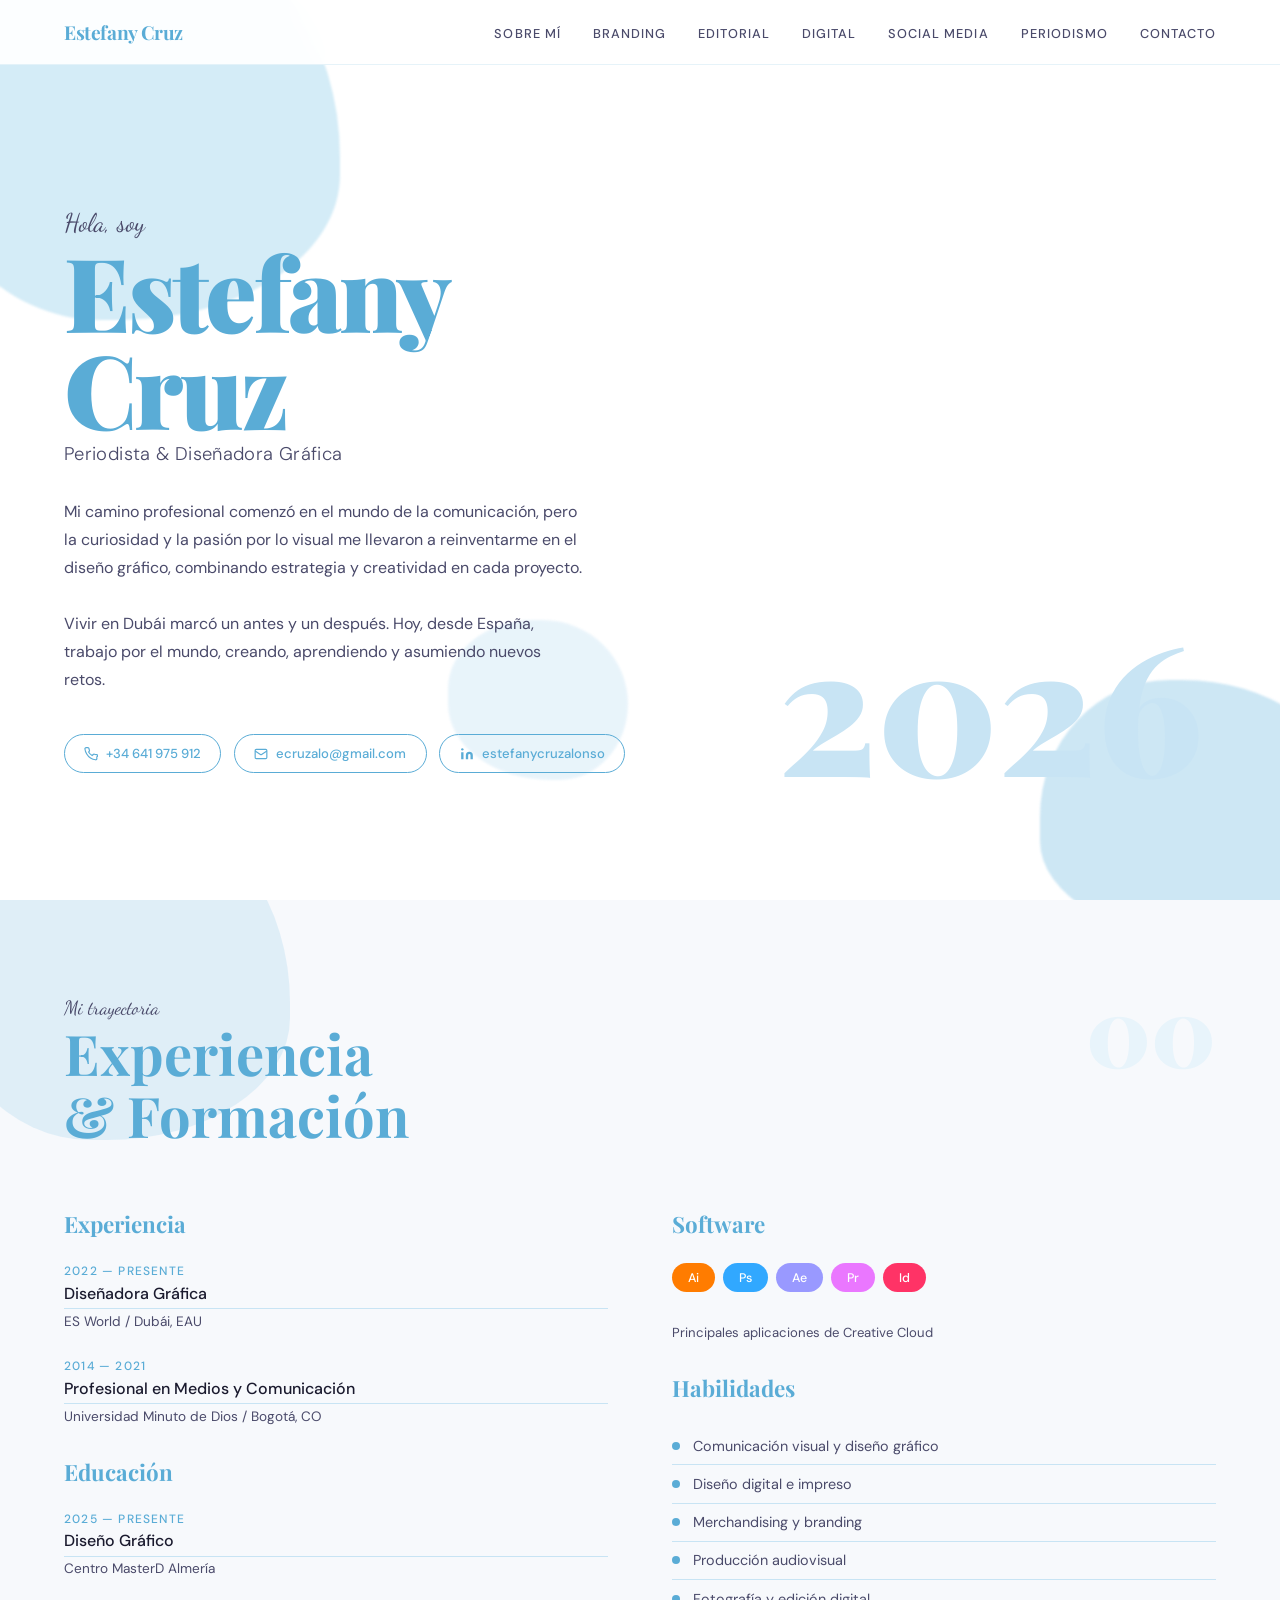
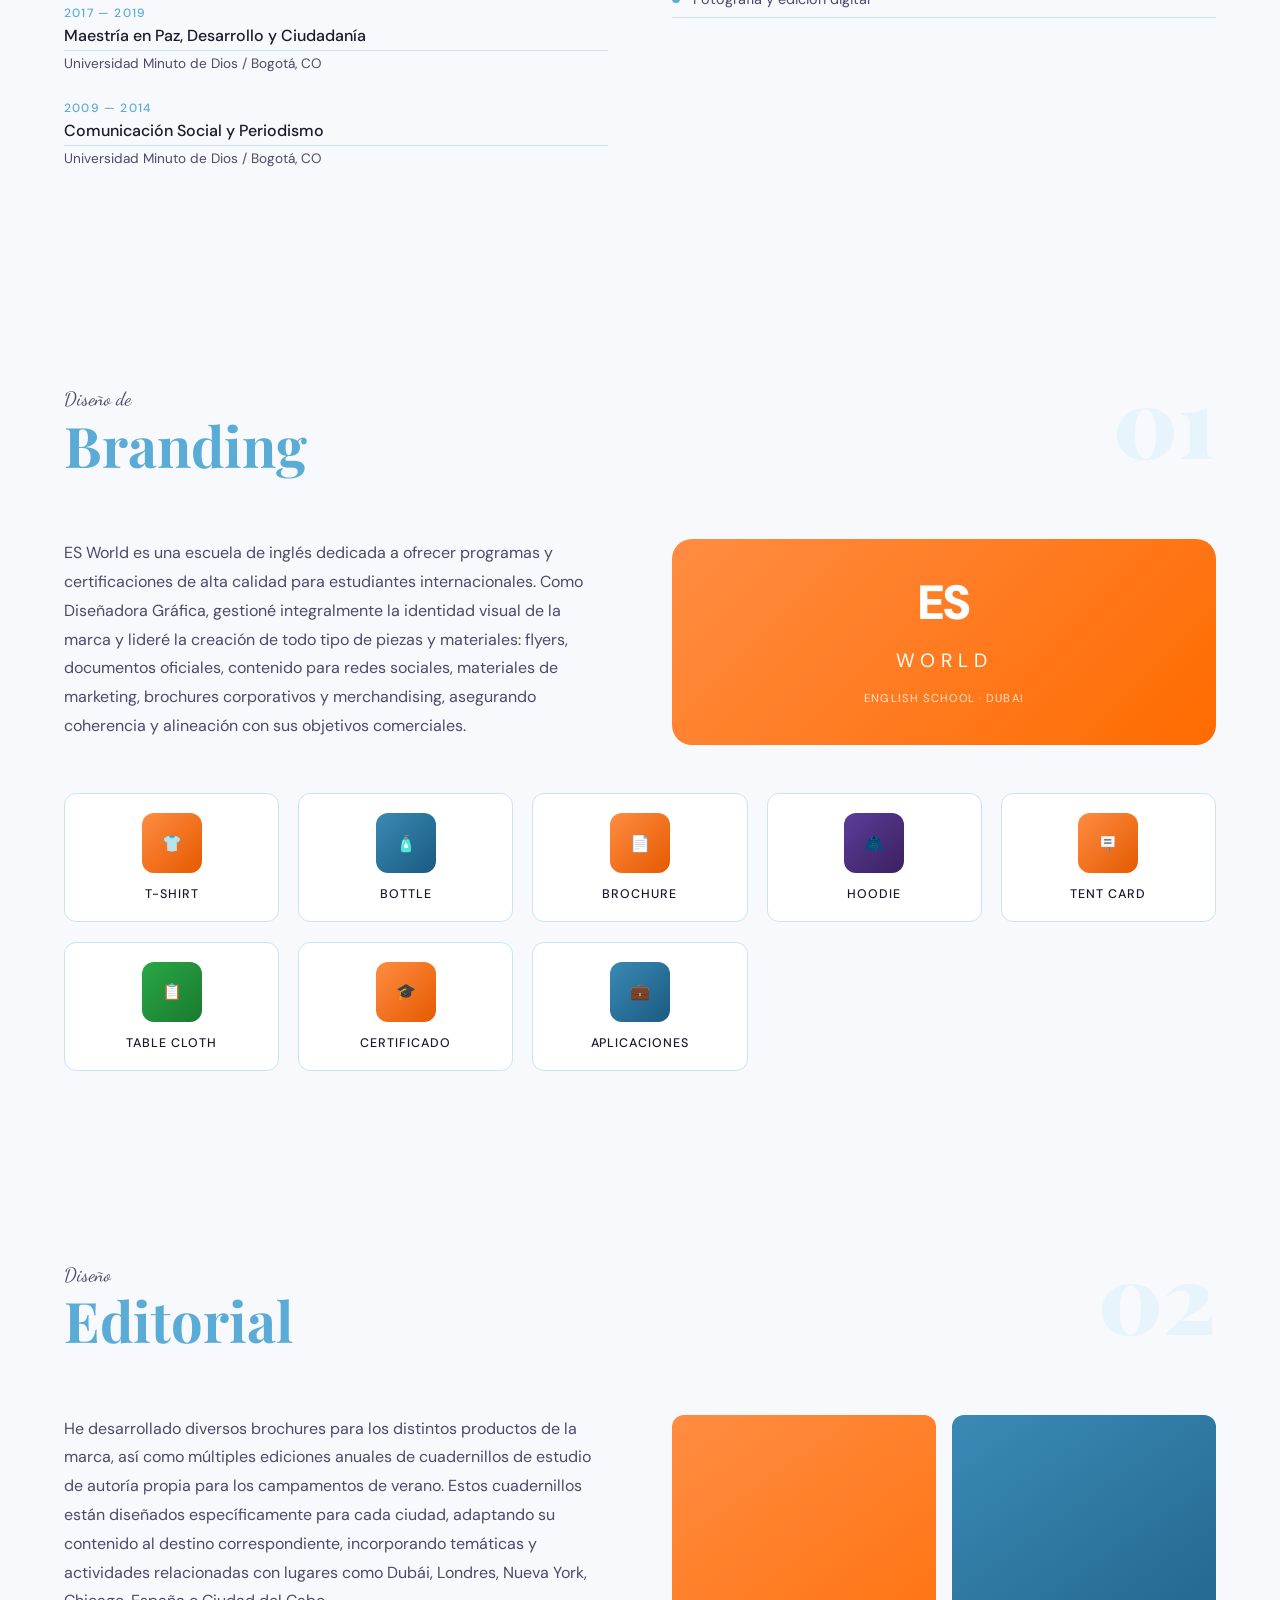
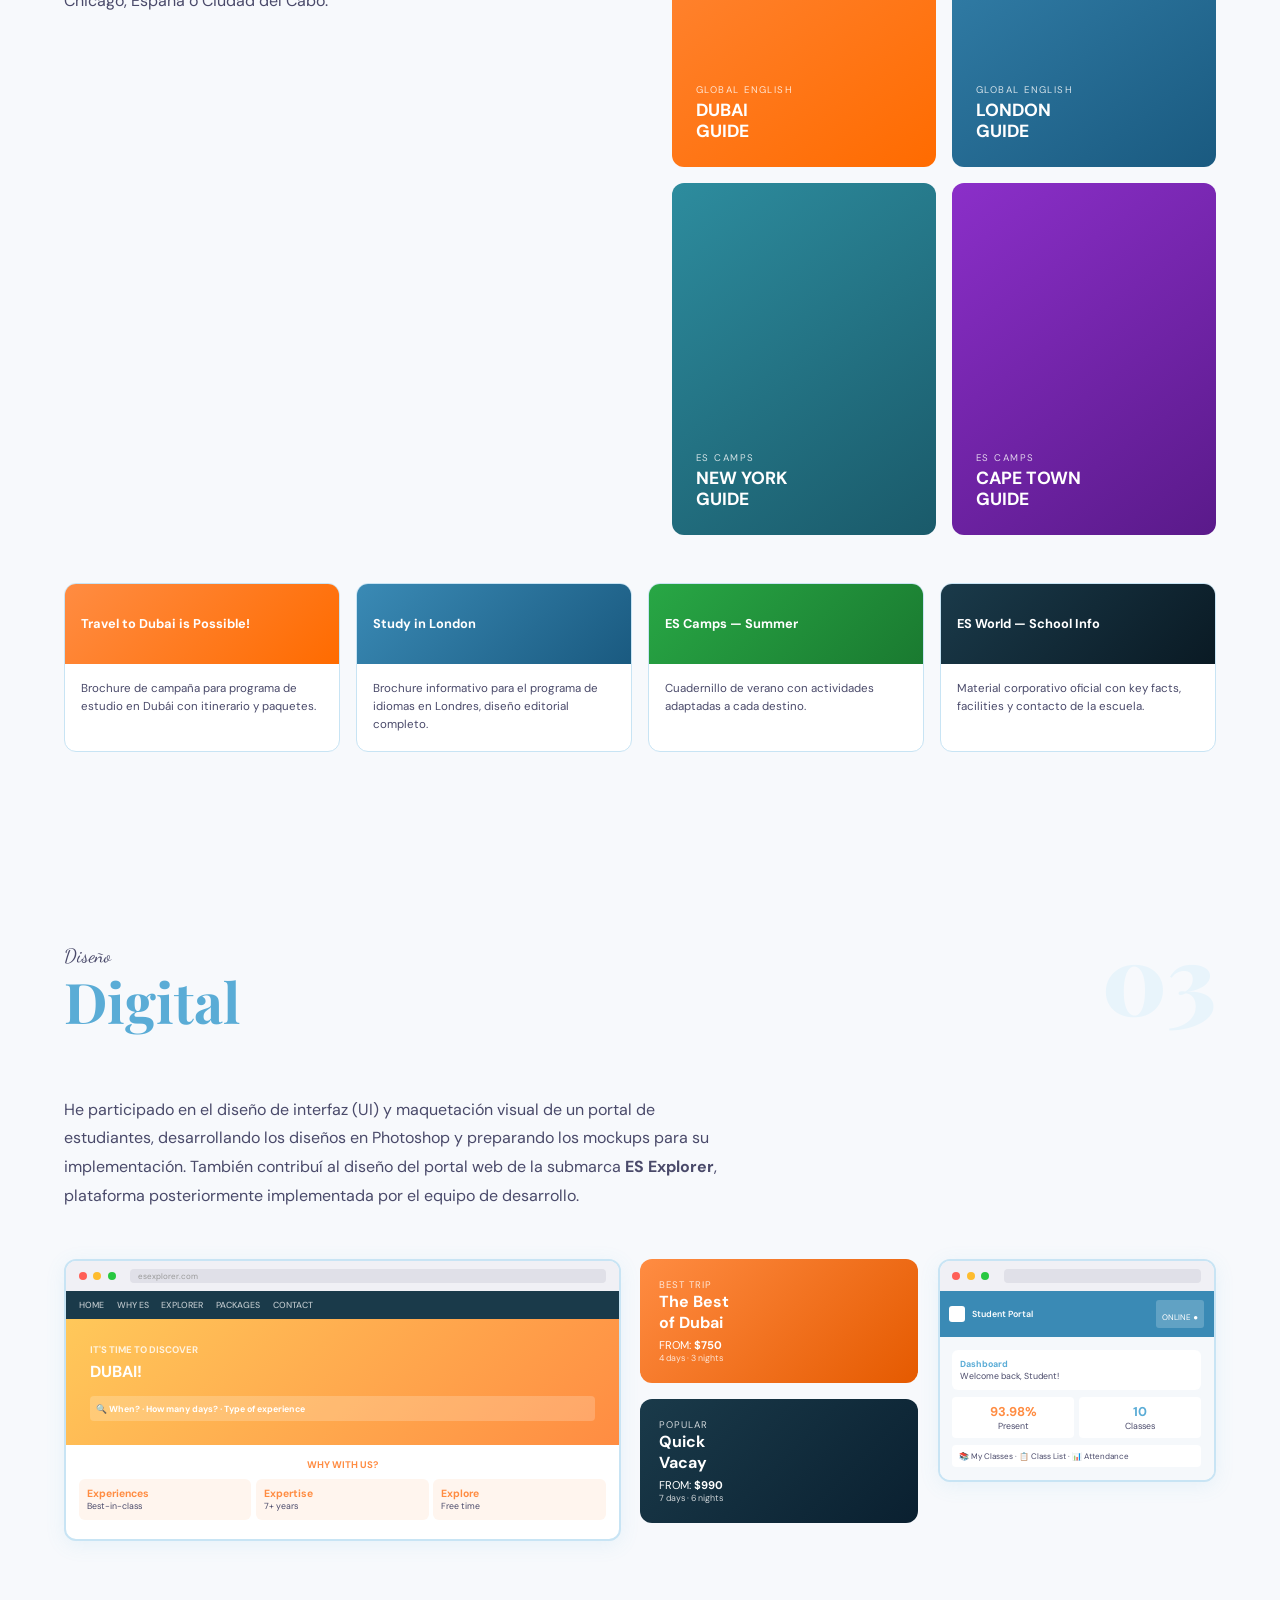
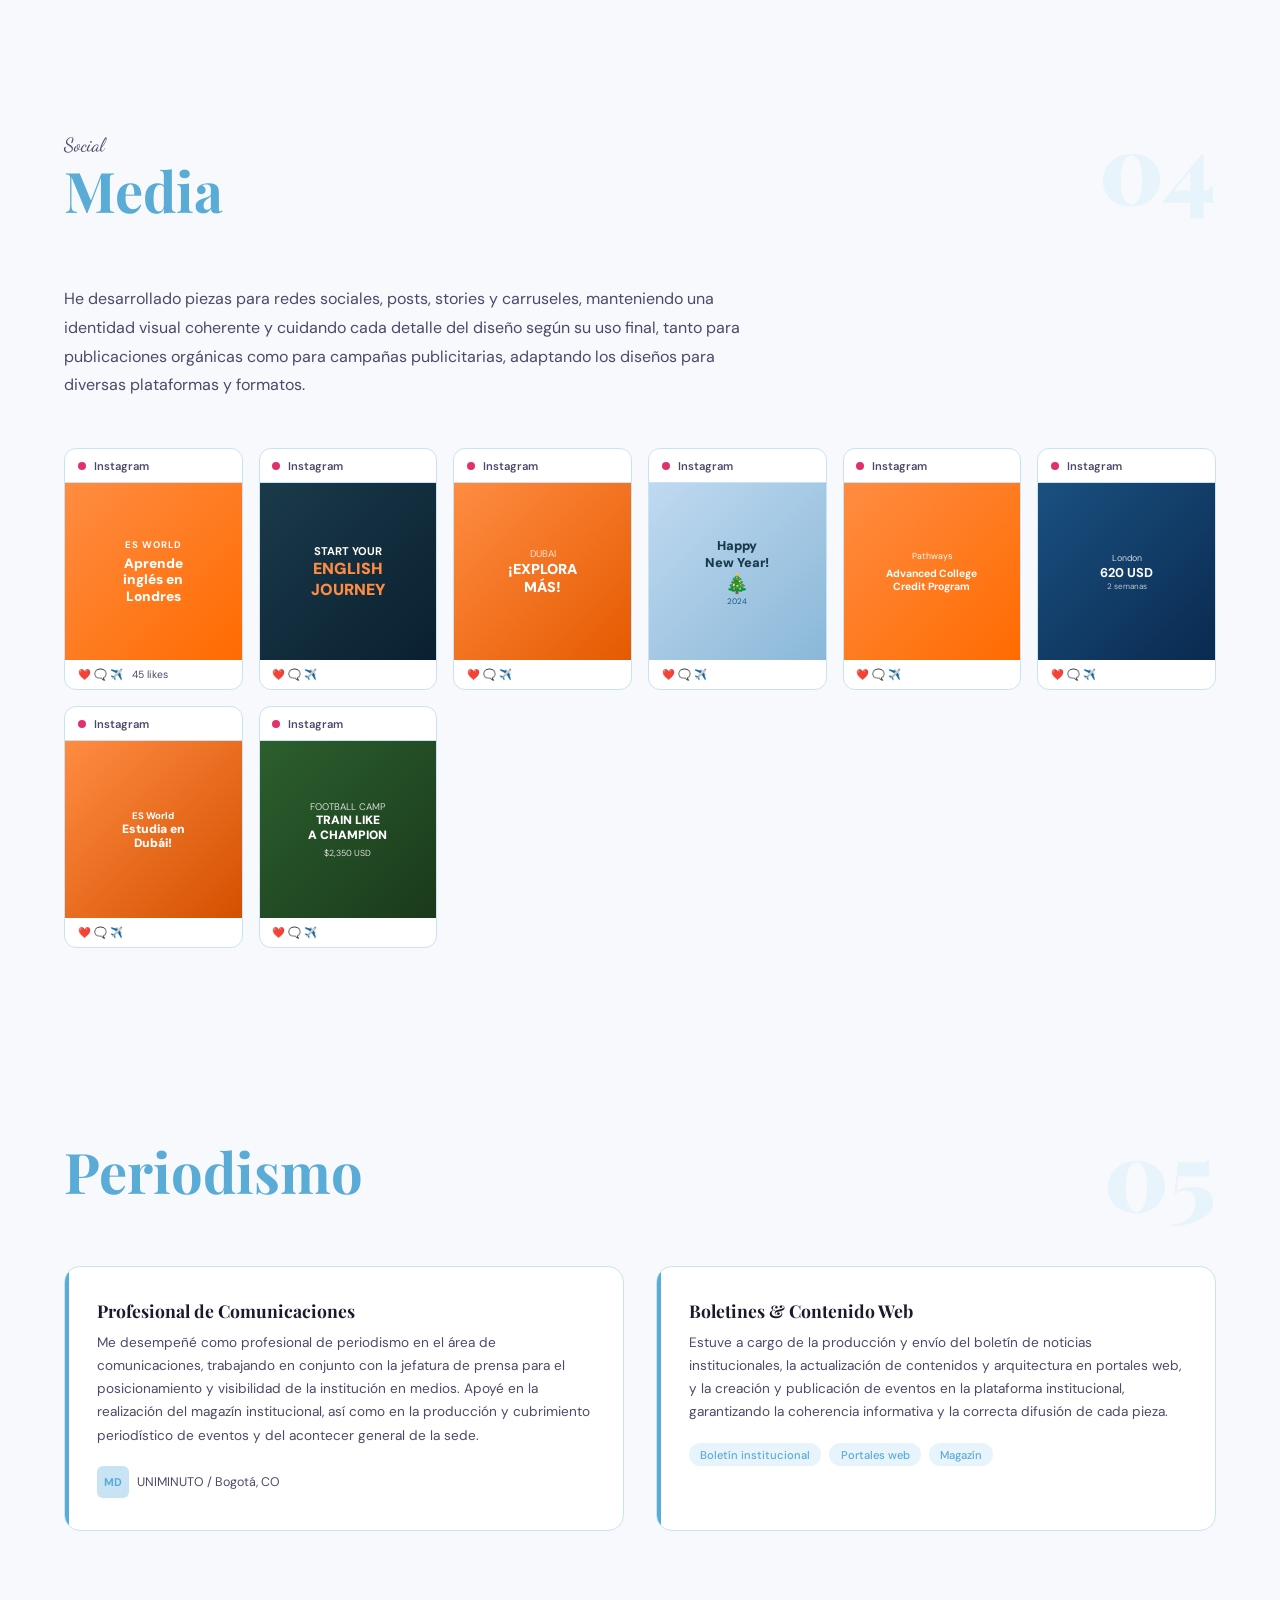
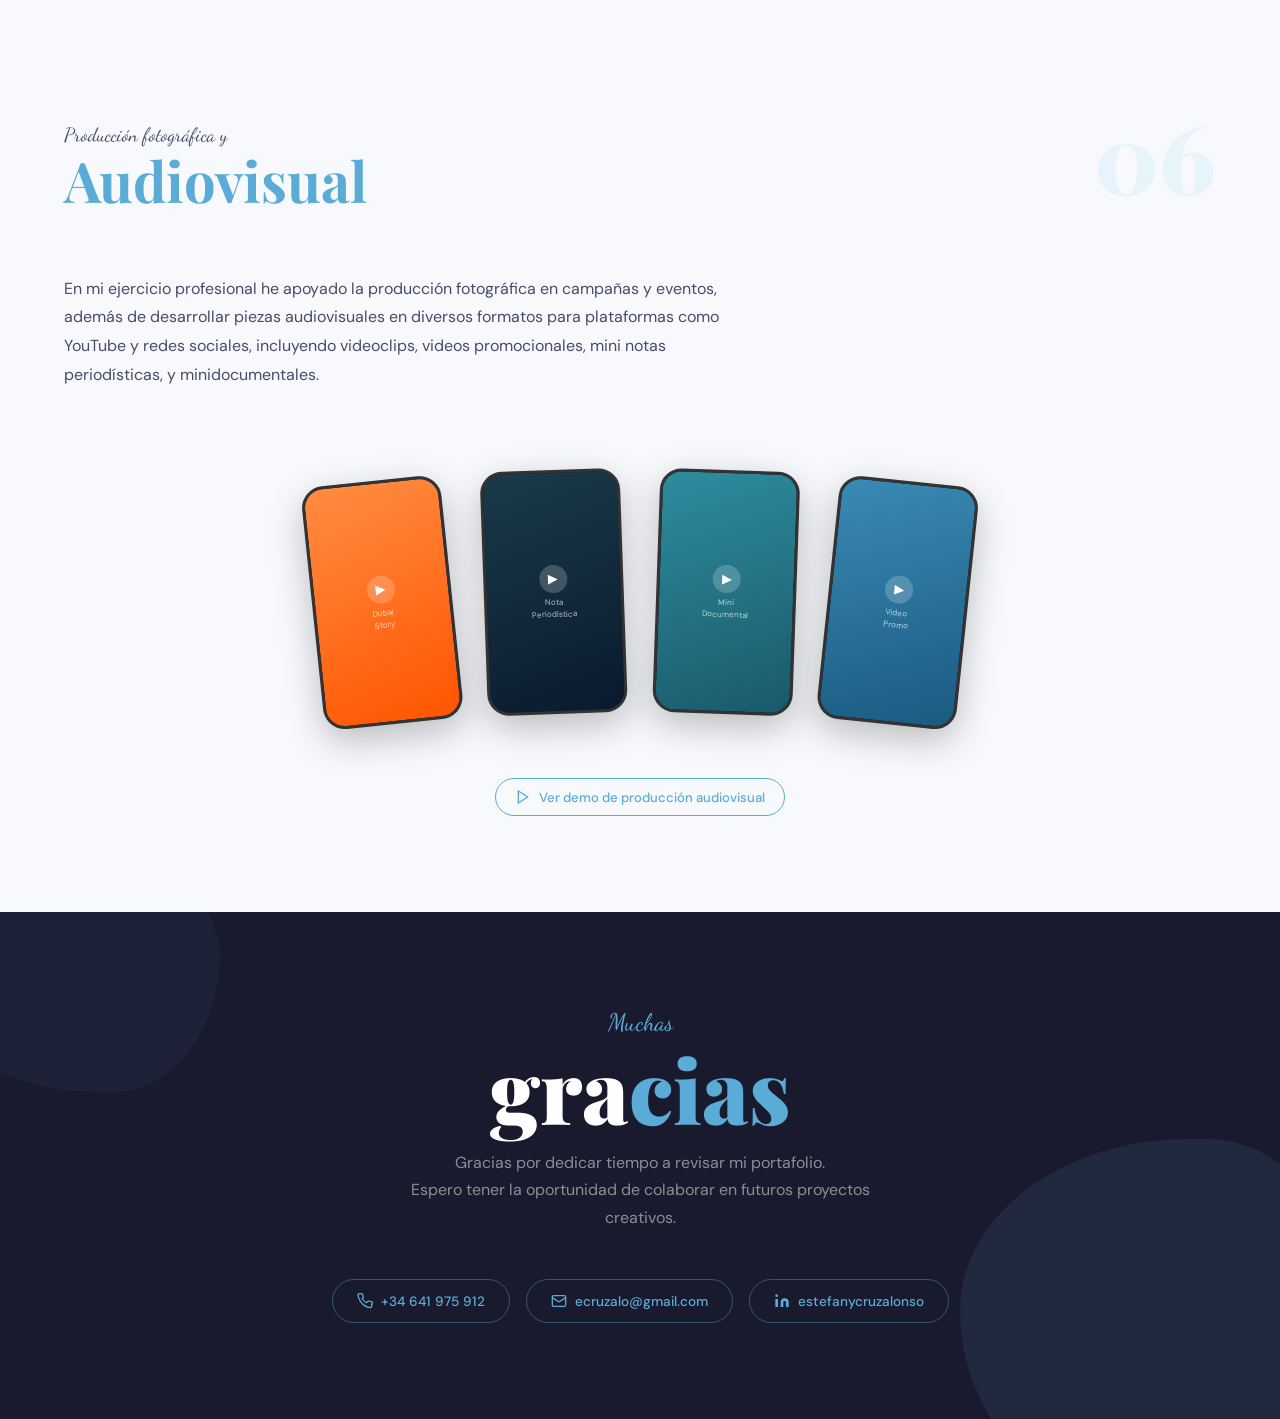
==== index.html @ 5b64d4df "upload inicial se carga el html inicial" ====
<!DOCTYPE html>
<html lang="es">
<head>
<meta charset="UTF-8">
<meta name="viewport" content="width=device-width, initial-scale=1.0">
<title>Estefany Cruz — Diseñadora Gráfica</title>
<link rel="preconnect" href="https://fonts.googleapis.com">
<link href="https://fonts.googleapis.com/css2?family=Playfair+Display:ital,wght@0,700;0,900;1,700&family=DM+Sans:wght@300;400;500&family=Dancing+Script:wght@600&display=swap" rel="stylesheet">
<style>
  :root {
    --blue: #5aacd6;
    --blue-light: #c8e4f4;
    --blue-pale: #e8f4fb;
    --blue-dark: #3a8ab5;
    --ink: #1a1a2e;
    --ink-mid: #4a4a6a;
    --white: #ffffff;
    --off-white: #f7f9fc;
    --blob1: #d4ecf7;
    --blob2: #b8ddf0;
  }

  *, *::before, *::after { box-sizing: border-box; margin: 0; padding: 0; }

  html { scroll-behavior: smooth; }

  body {
    font-family: 'DM Sans', sans-serif;
    background: var(--white);
    color: var(--ink);
    overflow-x: hidden;
  }

  /* ── NAV ── */
  nav {
    position: fixed; top: 0; left: 0; right: 0; z-index: 100;
    display: flex; align-items: center; justify-content: space-between;
    padding: 1.2rem 5%;
    background: rgba(255,255,255,0.92);
    backdrop-filter: blur(12px);
    border-bottom: 1px solid rgba(90,172,214,0.15);
  }
  .nav-logo {
    font-family: 'Playfair Display', serif;
    font-size: 1.2rem; color: var(--blue); font-weight: 700;
    letter-spacing: -0.02em;
  }
  .nav-links { display: flex; gap: 2rem; list-style: none; }
  .nav-links a {
    font-size: 0.8rem; font-weight: 500; color: var(--ink-mid);
    text-decoration: none; letter-spacing: 0.08em; text-transform: uppercase;
    transition: color 0.2s;
  }
  .nav-links a:hover { color: var(--blue); }

  /* ── HERO ── */
  .hero {
    min-height: 100vh;
    display: flex; align-items: center;
    padding: 0 5%; padding-top: 80px;
    position: relative; overflow: hidden;
    background: var(--white);
  }
  .blob {
    position: absolute; border-radius: 50%; filter: blur(1px);
    pointer-events: none;
  }
  .blob-1 {
    width: 420px; height: 380px;
    background: var(--blob1);
    top: -60px; left: -80px;
    border-radius: 60% 40% 55% 45% / 50% 60% 40% 55%;
  }
  .blob-2 {
    width: 300px; height: 260px;
    background: var(--blob2);
    bottom: -40px; right: -60px;
    border-radius: 45% 55% 40% 60% / 55% 45% 60% 40%;
    opacity: 0.7;
  }
  .blob-3 {
    width: 180px; height: 160px;
    background: var(--blue-light);
    bottom: 120px; left: 35%;
    border-radius: 50% 50% 40% 60% / 45% 55% 50% 50%;
    opacity: 0.4;
  }

  .hero-content {
    position: relative; z-index: 2;
    max-width: 700px;
  }
  .hero-eyebrow {
    font-family: 'Dancing Script', cursive;
    font-size: 1.6rem; color: var(--ink-mid); margin-bottom: 0.2rem;
  }
  .hero-name {
    font-family: 'Playfair Display', serif;
    font-size: clamp(3.5rem, 8vw, 7rem);
    font-weight: 900; line-height: 0.95;
    color: var(--blue);
    letter-spacing: -0.03em;
    margin-bottom: 0.4rem;
  }
  .hero-title {
    font-family: 'DM Sans', sans-serif;
    font-size: 1.15rem; font-weight: 300;
    color: var(--ink-mid); letter-spacing: 0.02em;
    margin-bottom: 2rem;
  }
  .hero-bio {
    font-size: 1rem; line-height: 1.75;
    color: var(--ink-mid); max-width: 520px;
    margin-bottom: 2.5rem;
  }
  .hero-contacts {
    display: flex; flex-wrap: wrap; gap: 0.8rem;
  }
  .contact-pill {
    display: flex; align-items: center; gap: 0.5rem;
    padding: 0.6rem 1.2rem;
    border: 1.5px solid var(--blue);
    border-radius: 50px;
    font-size: 0.82rem; color: var(--blue); font-weight: 500;
    text-decoration: none;
    transition: background 0.2s, color 0.2s;
  }
  .contact-pill:hover { background: var(--blue); color: var(--white); }
  .contact-pill svg { width: 14px; height: 14px; }

  .hero-year {
    position: absolute; right: 6%; bottom: 12%;
    font-family: 'Playfair Display', serif;
    font-size: clamp(5rem, 14vw, 12rem);
    font-weight: 900; color: var(--blue-light);
    line-height: 1; z-index: 1; user-select: none;
  }

  /* ── SECTION COMMON ── */
  section { padding: 6rem 5%; }
  .section-header {
    margin-bottom: 4rem;
    position: relative;
  }
  .section-num {
    font-family: 'Playfair Display', serif;
    font-size: 6rem; font-weight: 900;
    color: var(--blue-pale);
    line-height: 1; position: absolute;
    right: 0; top: -1rem;
    user-select: none;
  }
  .section-eyebrow {
    font-family: 'Dancing Script', cursive;
    font-size: 1.2rem; color: var(--ink-mid);
    margin-bottom: 0.2rem; display: block;
  }
  .section-title {
    font-family: 'Playfair Display', serif;
    font-size: clamp(2.2rem, 5vw, 3.5rem);
    font-weight: 700; color: var(--blue);
    line-height: 1.1;
  }

  /* ── ABOUT / BIO ── */
  .about { background: var(--off-white); position: relative; overflow: hidden; }
  .about::before {
    content: '';
    position: absolute; top: -80px; left: -60px;
    width: 350px; height: 320px;
    background: var(--blue-light);
    border-radius: 60% 40% 55% 45% / 50% 60% 40% 55%;
    opacity: 0.5;
  }

  .about-grid {
    display: grid;
    grid-template-columns: 1fr 1fr;
    gap: 4rem;
    position: relative; z-index: 2;
  }

  .exp-entry { margin-bottom: 1.8rem; }
  .exp-year {
    font-size: 0.75rem; font-weight: 500;
    color: var(--blue); letter-spacing: 0.1em;
    text-transform: uppercase; margin-bottom: 0.2rem;
  }
  .exp-role {
    font-size: 1rem; font-weight: 500; color: var(--ink);
    border-bottom: 1px solid var(--blue-light);
    padding-bottom: 0.3rem; margin-bottom: 0.2rem;
  }
  .exp-place { font-size: 0.85rem; color: var(--ink-mid); }

  .column-title {
    font-family: 'Playfair Display', serif;
    font-size: 1.4rem; font-weight: 700;
    color: var(--blue); margin-bottom: 1.5rem;
  }

  .software-pills { display: flex; flex-wrap: wrap; gap: 0.5rem; margin-bottom: 2rem; }
  .sw-badge {
    padding: 0.4rem 1rem;
    border-radius: 50px;
    font-size: 0.78rem; font-weight: 500;
    background: var(--blue); color: var(--white);
  }
  .sw-badge.ai { background: #ff7c00; }
  .sw-badge.ps { background: #31a8ff; }
  .sw-badge.ae { background: #9999ff; }
  .sw-badge.pr { background: #ea77ff; }
  .sw-badge.id { background: #ff3366; }

  .skills-list { list-style: none; }
  .skills-list li {
    display: flex; align-items: center; gap: 0.8rem;
    padding: 0.6rem 0; border-bottom: 1px solid var(--blue-light);
    font-size: 0.9rem; color: var(--ink-mid);
  }
  .skills-list li::before {
    content: ''; width: 8px; height: 8px;
    background: var(--blue); border-radius: 50%; flex-shrink: 0;
  }

  /* ── PROJECT SECTIONS ── */
  .project-section { position: relative; overflow: hidden; }
  .project-section:nth-child(even) { background: var(--off-white); }

  .project-intro {
    display: grid; grid-template-columns: 1fr 1fr; gap: 4rem;
    align-items: start; margin-bottom: 3rem;
  }
  .project-description {
    font-size: 1rem; line-height: 1.8; color: var(--ink-mid);
  }

  .project-gallery {
    display: grid; gap: 1rem;
  }
  .gallery-2 { grid-template-columns: 1fr 1fr; }
  .gallery-3 { grid-template-columns: 1fr 1fr 1fr; }
  .gallery-auto { grid-template-columns: repeat(auto-fill, minmax(200px, 1fr)); }

  .project-tag {
    font-size: 0.7rem; font-weight: 500;
    letter-spacing: 0.12em; text-transform: uppercase;
    color: var(--blue); margin-bottom: 0.5rem;
    display: block;
  }

  /* ── MOCK CARD ── */
  .mock-card {
    background: var(--white);
    border-radius: 16px;
    overflow: hidden;
    box-shadow: 0 4px 24px rgba(90,172,214,0.12);
    transition: transform 0.3s, box-shadow 0.3s;
    padding: 1.5rem;
  }
  .mock-card:hover {
    transform: translateY(-4px);
    box-shadow: 0 8px 32px rgba(90,172,214,0.22);
  }
  .card-label {
    font-size: 0.7rem; font-weight: 700;
    letter-spacing: 0.15em; text-transform: uppercase;
    color: var(--blue-dark); margin-bottom: 0.8rem;
  }

  /* ── BRANDING SECTION ── */
  .branding-mockups {
    display: grid;
    grid-template-columns: repeat(auto-fill, minmax(180px, 1fr));
    gap: 1.2rem;
  }
  .brand-item {
    background: var(--white);
    border-radius: 12px;
    border: 1.5px solid var(--blue-light);
    padding: 1.2rem;
    text-align: center;
    transition: border-color 0.2s, box-shadow 0.2s;
  }
  .brand-item:hover {
    border-color: var(--blue);
    box-shadow: 0 4px 16px rgba(90,172,214,0.18);
  }
  .brand-icon {
    width: 60px; height: 60px; border-radius: 12px;
    background: linear-gradient(135deg, #ff8c42, #ff6b00);
    display: flex; align-items: center; justify-content: center;
    margin: 0 auto 0.8rem;
    font-weight: 900; font-size: 1rem; color: white;
  }
  .brand-item-title {
    font-size: 0.78rem; font-weight: 500;
    color: var(--ink); text-transform: uppercase;
    letter-spacing: 0.08em;
  }

  /* ── SOCIAL MEDIA GRID ── */
  .social-grid {
    display: grid;
    grid-template-columns: repeat(auto-fill, minmax(160px, 1fr));
    gap: 1rem;
  }
  .insta-card {
    background: var(--white);
    border-radius: 12px;
    border: 1.5px solid var(--blue-light);
    overflow: hidden;
    transition: transform 0.2s;
  }
  .insta-card:hover { transform: scale(1.03); }
  .insta-header {
    display: flex; align-items: center; gap: 0.5rem;
    padding: 0.6rem 0.8rem;
    border-bottom: 1px solid var(--blue-light);
    font-size: 0.7rem; font-weight: 600; color: var(--ink-mid);
  }
  .insta-dot { width: 8px; height: 8px; border-radius: 50%; }
  .insta-body {
    aspect-ratio: 1;
    display: flex; align-items: center; justify-content: center;
    font-size: 0.7rem; color: #aaa; text-align: center;
    padding: 0.8rem;
  }
  .insta-footer {
    padding: 0.5rem 0.8rem;
    font-size: 0.65rem; color: var(--ink-mid);
  }

  /* ── COLOR BLOCK THEMES ── */
  .theme-orange { background: #ff8c42; }
  .theme-blue { background: var(--blue); }
  .theme-teal { background: #2d8c9e; }
  .theme-dark { background: #1a3a4a; }
  .theme-warm { background: #f0c078; }

  /* ── WEB DESIGN ── */
  .web-frames {
    display: grid; grid-template-columns: 2fr 1fr 1fr; gap: 1.2rem;
    align-items: start;
  }
  .frame-browser {
    background: var(--white);
    border-radius: 12px;
    border: 2px solid var(--blue-light);
    overflow: hidden;
    box-shadow: 0 4px 20px rgba(90,172,214,0.1);
  }
  .browser-bar {
    background: #f0f0f5;
    padding: 0.5rem 0.8rem;
    display: flex; align-items: center; gap: 0.4rem;
  }
  .dot-r { width:8px; height:8px; border-radius:50%; background:#ff5f57; }
  .dot-y { width:8px; height:8px; border-radius:50%; background:#febc2e; }
  .dot-g { width:8px; height:8px; border-radius:50%; background:#28c840; }
  .browser-body { padding: 1rem; }
  .frame-nav {
    background: #1a3a4a; padding: 0.5rem 0.8rem;
    display: flex; gap: 0.8rem;
  }
  .frame-nav span {
    font-size: 0.55rem; color: rgba(255,255,255,0.7); font-weight: 500;
    cursor: pointer;
  }
  .frame-hero-web {
    background: linear-gradient(135deg, #ffc85a, #ff8c42);
    padding: 1.5rem; color: white;
    font-size: 0.7rem; font-weight: 700;
    line-height: 1.4;
  }
  .frame-hero-web h3 { font-size: 1rem; margin-bottom: 0.3rem; }
  .frame-section-web { padding: 0.8rem; }
  .mini-card {
    background: #fff5ee; border-radius: 6px; padding: 0.5rem;
    font-size: 0.55rem; color: var(--ink-mid); margin-bottom: 0.4rem;
  }
  .mini-card strong { color: #ff8c42; display: block; font-size: 0.65rem; }

  /* ── JOURNALISM ── */
  .journalism-cards {
    display: grid; grid-template-columns: 1fr 1fr; gap: 2rem;
  }
  .news-card {
    background: var(--white);
    border-radius: 16px;
    border: 1.5px solid var(--blue-light);
    padding: 2rem;
    position: relative; overflow: hidden;
  }
  .news-card::before {
    content: ''; position: absolute;
    top: 0; left: 0; width: 4px; height: 100%;
    background: var(--blue);
  }
  .news-title {
    font-family: 'Playfair Display', serif;
    font-size: 1.1rem; color: var(--ink);
    margin-bottom: 0.6rem; font-weight: 700;
  }
  .news-body { font-size: 0.85rem; line-height: 1.7; color: var(--ink-mid); }

  /* ── AUDIOVISUAL ── */
  .av-phones {
    display: flex; gap: 1.5rem; flex-wrap: wrap;
    justify-content: center; padding: 2rem 0;
  }
  .phone-mock {
    width: 140px; flex-shrink: 0;
    background: var(--ink);
    border-radius: 22px; overflow: hidden;
    border: 3px solid #333;
    box-shadow: 0 12px 36px rgba(0,0,0,0.25);
    transform-origin: bottom center;
  }
  .phone-mock:nth-child(1) { transform: rotate(-6deg) translateY(10px); }
  .phone-mock:nth-child(2) { transform: rotate(-2deg); }
  .phone-mock:nth-child(3) { transform: rotate(2deg); }
  .phone-mock:nth-child(4) { transform: rotate(6deg) translateY(10px); }
  .phone-screen {
    aspect-ratio: 9/16; display: flex; flex-direction: column;
    align-items: center; justify-content: center; gap: 0.3rem;
    padding: 1rem 0.5rem;
  }
  .play-btn {
    width: 28px; height: 28px; border-radius: 50%;
    background: rgba(255,255,255,0.2);
    display: flex; align-items: center; justify-content: center;
    font-size: 0.8rem; color: white;
  }
  .phone-label {
    font-size: 0.5rem; color: rgba(255,255,255,0.7);
    text-align: center; line-height: 1.4;
  }

  /* ── CONTACT / FOOTER ── */
  .footer {
    background: var(--ink);
    padding: 6rem 5%;
    position: relative; overflow: hidden;
    text-align: center;
  }
  .footer::before {
    content: '';
    position: absolute; bottom: -80px; right: -80px;
    width: 400px; height: 360px;
    background: rgba(90,172,214,0.1);
    border-radius: 60% 40% 55% 45% / 50% 60% 40% 55%;
  }
  .footer::after {
    content: '';
    position: absolute; top: -60px; left: -60px;
    width: 280px; height: 240px;
    background: rgba(90,172,214,0.06);
    border-radius: 45% 55% 40% 60% / 55% 45% 60% 40%;
  }
  .footer-eyebrow {
    font-family: 'Dancing Script', cursive;
    font-size: 1.5rem; color: var(--blue); margin-bottom: 0.5rem;
  }
  .footer-title {
    font-family: 'Playfair Display', serif;
    font-size: clamp(3rem, 7vw, 5.5rem);
    font-weight: 900; color: var(--white);
    line-height: 1; margin-bottom: 1rem;
  }
  .footer-title span { color: var(--blue); }
  .footer-sub {
    font-size: 1rem; color: rgba(255,255,255,0.5);
    max-width: 480px; margin: 0 auto 3rem; line-height: 1.7;
  }
  .footer-contacts {
    display: flex; justify-content: center; flex-wrap: wrap; gap: 1rem;
    position: relative; z-index: 2;
  }
  .footer-pill {
    display: flex; align-items: center; gap: 0.5rem;
    padding: 0.8rem 1.5rem;
    border: 1.5px solid rgba(90,172,214,0.4);
    border-radius: 50px;
    font-size: 0.85rem; color: var(--blue); font-weight: 500;
    text-decoration: none;
    transition: all 0.2s;
  }
  .footer-pill:hover {
    background: var(--blue); color: var(--white);
    border-color: var(--blue);
  }

  /* ── SCROLL ANIMATIONS ── */
  .reveal {
    opacity: 0; transform: translateY(30px);
    transition: opacity 0.7s ease, transform 0.7s ease;
  }
  .reveal.visible { opacity: 1; transform: translateY(0); }

  /* ── RESPONSIVE ── */
  @media (max-width: 768px) {
    .about-grid, .project-intro, .journalism-cards, .web-frames {
      grid-template-columns: 1fr;
      gap: 2rem;
    }
    .nav-links { display: none; }
    .hero-year { display: none; }
    .gallery-2, .gallery-3 { grid-template-columns: 1fr; }
  }
</style>
</head>
<body>

<!-- NAV -->
<nav>
  <div class="nav-logo">Estefany Cruz</div>
  <ul class="nav-links">
    <li><a href="#sobre-mi">Sobre mí</a></li>
    <li><a href="#branding">Branding</a></li>
    <li><a href="#editorial">Editorial</a></li>
    <li><a href="#digital">Digital</a></li>
    <li><a href="#social-media">Social Media</a></li>
    <li><a href="#periodismo">Periodismo</a></li>
    <li><a href="#contacto">Contacto</a></li>
  </ul>
</nav>

<!-- HERO -->
<section class="hero">
  <div class="blob blob-1"></div>
  <div class="blob blob-2"></div>
  <div class="blob blob-3"></div>

  <div class="hero-content reveal">
    <p class="hero-eyebrow">Hola, soy</p>
    <h1 class="hero-name">Estefany<br>Cruz</h1>
    <p class="hero-title">Periodista &amp; Diseñadora Gráfica</p>
    <p class="hero-bio">
      Mi camino profesional comenzó en el mundo de la comunicación, pero la curiosidad y la pasión por lo visual me llevaron a reinventarme en el diseño gráfico, combinando estrategia y creatividad en cada proyecto.<br><br>
      Vivir en Dubái marcó un antes y un después. Hoy, desde España, trabajo por el mundo, creando, aprendiendo y asumiendo nuevos retos.
    </p>
    <div class="hero-contacts">
      <a class="contact-pill" href="tel:+34641975912">
        <svg viewBox="0 0 24 24" fill="none" stroke="currentColor" stroke-width="2"><path d="M22 16.92v3a2 2 0 0 1-2.18 2 19.79 19.79 0 0 1-8.63-3.07A19.5 19.5 0 0 1 4.69 12 19.79 19.79 0 0 1 1.61 3.38 2 2 0 0 1 3.58 1h3a2 2 0 0 1 2 1.72c.127.96.361 1.903.7 2.81a2 2 0 0 1-.45 2.11L7.91 8.56a16 16 0 0 0 6.07 6.07l1.82-1.82a2 2 0 0 1 2.11-.45c.907.339 1.85.573 2.81.7A2 2 0 0 1 22 16.92z"/></svg>
        +34 641 975 912
      </a>
      <a class="contact-pill" href="mailto:ecruzalo@gmail.com">
        <svg viewBox="0 0 24 24" fill="none" stroke="currentColor" stroke-width="2"><rect x="2" y="4" width="20" height="16" rx="2"/><path d="m22 7-8.97 5.7a1.94 1.94 0 0 1-2.06 0L2 7"/></svg>
        ecruzalo@gmail.com
      </a>
      <a class="contact-pill" href="https://linkedin.com/in/estefanycruzalonso" target="_blank">
        <svg viewBox="0 0 24 24" fill="currentColor"><path d="M16 8a6 6 0 0 1 6 6v7h-4v-7a2 2 0 0 0-2-2 2 2 0 0 0-2 2v7h-4v-7a6 6 0 0 1 6-6z"/><rect x="2" y="9" width="4" height="12"/><circle cx="4" cy="4" r="2"/></svg>
        estefanycruzalonso
      </a>
    </div>
  </div>

  <div class="hero-year">2026</div>
</section>

<!-- SOBRE MÍ -->
<section class="about" id="sobre-mi">
  <div class="section-header reveal">
    <span class="section-eyebrow">Mi trayectoria</span>
    <h2 class="section-title">Experiencia<br>&amp; Formación</h2>
    <div class="section-num">00</div>
  </div>

  <div class="about-grid reveal">
    <div>
      <p class="column-title">Experiencia</p>
      <div class="exp-entry">
        <p class="exp-year">2022 — Presente</p>
        <p class="exp-role">Diseñadora Gráfica</p>
        <p class="exp-place">ES World / Dubái, EAU</p>
      </div>
      <div class="exp-entry">
        <p class="exp-year">2014 — 2021</p>
        <p class="exp-role">Profesional en Medios y Comunicación</p>
        <p class="exp-place">Universidad Minuto de Dios / Bogotá, CO</p>
      </div>

      <p class="column-title" style="margin-top:2rem;">Educación</p>
      <div class="exp-entry">
        <p class="exp-year">2025 — Presente</p>
        <p class="exp-role">Diseño Gráfico</p>
        <p class="exp-place">Centro MasterD Almería</p>
      </div>
      <div class="exp-entry">
        <p class="exp-year">2017 — 2019</p>
        <p class="exp-role">Maestría en Paz, Desarrollo y Ciudadanía</p>
        <p class="exp-place">Universidad Minuto de Dios / Bogotá, CO</p>
      </div>
      <div class="exp-entry">
        <p class="exp-year">2009 — 2014</p>
        <p class="exp-role">Comunicación Social y Periodismo</p>
        <p class="exp-place">Universidad Minuto de Dios / Bogotá, CO</p>
      </div>
    </div>

    <div>
      <p class="column-title">Software</p>
      <div class="software-pills">
        <span class="sw-badge ai">Ai</span>
        <span class="sw-badge ps">Ps</span>
        <span class="sw-badge ae">Ae</span>
        <span class="sw-badge pr">Pr</span>
        <span class="sw-badge id">Id</span>
      </div>
      <p style="font-size:0.82rem;color:var(--ink-mid);margin-bottom:2rem;">Principales aplicaciones de Creative Cloud</p>

      <p class="column-title">Habilidades</p>
      <ul class="skills-list">
        <li>Comunicación visual y diseño gráfico</li>
        <li>Diseño digital e impreso</li>
        <li>Merchandising y branding</li>
        <li>Producción audiovisual</li>
        <li>Fotografía y edición digital</li>
      </ul>
    </div>
  </div>
</section>

<!-- BRANDING -->
<section class="project-section" id="branding">
  <div class="section-header reveal">
    <span class="section-eyebrow">Diseño de</span>
    <h2 class="section-title">Branding</h2>
    <div class="section-num">01</div>
  </div>

  <div class="project-intro reveal">
    <div>
      <p class="project-description">
        ES World es una escuela de inglés dedicada a ofrecer programas y certificaciones de alta calidad para estudiantes internacionales. Como Diseñadora Gráfica, gestioné integralmente la identidad visual de la marca y lideré la creación de todo tipo de piezas y materiales: flyers, documentos oficiales, contenido para redes sociales, materiales de marketing, brochures corporativos y merchandising, asegurando coherencia y alineación con sus objetivos comerciales.
      </p>
    </div>
    <div style="background:linear-gradient(135deg,#ff8c42,#ff6b00);border-radius:20px;padding:2.5rem;display:flex;align-items:center;justify-content:center;">
      <div style="text-align:center;color:white;">
        <div style="font-size:3rem;font-weight:900;letter-spacing:-0.02em;line-height:1;">ES<br><span style="font-size:1.2rem;font-weight:400;letter-spacing:0.3em;">WORLD</span></div>
        <div style="margin-top:1rem;font-size:0.7rem;opacity:0.8;letter-spacing:0.1em;">ENGLISH SCHOOL · DUBAI</div>
      </div>
    </div>
  </div>

  <div class="branding-mockups reveal">
    <div class="brand-item">
      <div class="brand-icon" style="background:linear-gradient(135deg,#ff8c42,#e55a00);">👕</div>
      <p class="brand-item-title">T-Shirt</p>
    </div>
    <div class="brand-item">
      <div class="brand-icon" style="background:linear-gradient(135deg,#3a8ab5,#1a5a80);">🧴</div>
      <p class="brand-item-title">Bottle</p>
    </div>
    <div class="brand-item">
      <div class="brand-icon" style="background:linear-gradient(135deg,#ff8c42,#e55a00);">📄</div>
      <p class="brand-item-title">Brochure</p>
    </div>
    <div class="brand-item">
      <div class="brand-icon" style="background:linear-gradient(135deg,#5c3d99,#3a2060);">🧥</div>
      <p class="brand-item-title">Hoodie</p>
    </div>
    <div class="brand-item">
      <div class="brand-icon" style="background:linear-gradient(135deg,#ff8c42,#e55a00);">🪧</div>
      <p class="brand-item-title">Tent Card</p>
    </div>
    <div class="brand-item">
      <div class="brand-icon" style="background:linear-gradient(135deg,#28a745,#1a7a30);">📋</div>
      <p class="brand-item-title">Table Cloth</p>
    </div>
    <div class="brand-item">
      <div class="brand-icon" style="background:linear-gradient(135deg,#ff8c42,#e55a00);">🎓</div>
      <p class="brand-item-title">Certificado</p>
    </div>
    <div class="brand-item">
      <div class="brand-icon" style="background:linear-gradient(135deg,#3a8ab5,#1a5a80);">💼</div>
      <p class="brand-item-title">Aplicaciones</p>
    </div>
  </div>
</section>

<!-- EDITORIAL -->
<section class="project-section" id="editorial" style="background:var(--off-white);">
  <div class="section-header reveal">
    <span class="section-eyebrow">Diseño</span>
    <h2 class="section-title">Editorial</h2>
    <div class="section-num">02</div>
  </div>

  <div class="project-intro reveal">
    <div>
      <p class="project-description">
        He desarrollado diversos brochures para los distintos productos de la marca, así como múltiples ediciones anuales de cuadernillos de estudio de autoría propia para los campamentos de verano. Estos cuadernillos están diseñados específicamente para cada ciudad, adaptando su contenido al destino correspondiente, incorporando temáticas y actividades relacionadas con lugares como Dubái, Londres, Nueva York, Chicago, España o Ciudad del Cabo.
      </p>
    </div>
    <div style="display:grid;grid-template-columns:1fr 1fr;gap:1rem;">
      <div style="background:linear-gradient(145deg,#ff8c42,#ff6b00);border-radius:12px;padding:1.5rem;color:white;aspect-ratio:3/4;display:flex;flex-direction:column;justify-content:flex-end;">
        <div style="font-size:0.6rem;letter-spacing:0.15em;opacity:0.8;margin-bottom:0.3rem;">GLOBAL ENGLISH</div>
        <div style="font-size:1.1rem;font-weight:700;line-height:1.2;">DUBAI<br>GUIDE</div>
      </div>
      <div style="background:linear-gradient(145deg,#3a8ab5,#1a5a80);border-radius:12px;padding:1.5rem;color:white;aspect-ratio:3/4;display:flex;flex-direction:column;justify-content:flex-end;">
        <div style="font-size:0.6rem;letter-spacing:0.15em;opacity:0.8;margin-bottom:0.3rem;">GLOBAL ENGLISH</div>
        <div style="font-size:1.1rem;font-weight:700;line-height:1.2;">LONDON<br>GUIDE</div>
      </div>
      <div style="background:linear-gradient(145deg,#2d8c9e,#1a5a6a);border-radius:12px;padding:1.5rem;color:white;aspect-ratio:3/4;display:flex;flex-direction:column;justify-content:flex-end;">
        <div style="font-size:0.6rem;letter-spacing:0.15em;opacity:0.8;margin-bottom:0.3rem;">ES CAMPS</div>
        <div style="font-size:1.1rem;font-weight:700;line-height:1.2;">NEW YORK<br>GUIDE</div>
      </div>
      <div style="background:linear-gradient(145deg,#8b2fc9,#5a1a8a);border-radius:12px;padding:1.5rem;color:white;aspect-ratio:3/4;display:flex;flex-direction:column;justify-content:flex-end;">
        <div style="font-size:0.6rem;letter-spacing:0.15em;opacity:0.8;margin-bottom:0.3rem;">ES CAMPS</div>
        <div style="font-size:1.1rem;font-weight:700;line-height:1.2;">CAPE TOWN<br>GUIDE</div>
      </div>
    </div>
  </div>

  <!-- Brochure spreads simulado -->
  <div style="display:grid;grid-template-columns:repeat(auto-fill,minmax(220px,1fr));gap:1rem;" class="reveal">
    <div style="background:var(--white);border-radius:12px;border:1.5px solid var(--blue-light);overflow:hidden;">
      <div style="background:linear-gradient(135deg,#ff8c42,#ff6b00);height:80px;display:flex;align-items:center;padding:1rem;color:white;font-weight:700;font-size:0.8rem;">Travel to Dubai is Possible!</div>
      <div style="padding:1rem;font-size:0.72rem;color:var(--ink-mid);line-height:1.6;">Brochure de campaña para programa de estudio en Dubái con itinerario y paquetes.</div>
    </div>
    <div style="background:var(--white);border-radius:12px;border:1.5px solid var(--blue-light);overflow:hidden;">
      <div style="background:linear-gradient(135deg,#3a8ab5,#1a5a80);height:80px;display:flex;align-items:center;padding:1rem;color:white;font-weight:700;font-size:0.8rem;">Study in London</div>
      <div style="padding:1rem;font-size:0.72rem;color:var(--ink-mid);line-height:1.6;">Brochure informativo para el programa de idiomas en Londres, diseño editorial completo.</div>
    </div>
    <div style="background:var(--white);border-radius:12px;border:1.5px solid var(--blue-light);overflow:hidden;">
      <div style="background:linear-gradient(135deg,#28a745,#1a7a30);height:80px;display:flex;align-items:center;padding:1rem;color:white;font-weight:700;font-size:0.8rem;">ES Camps — Summer</div>
      <div style="padding:1rem;font-size:0.72rem;color:var(--ink-mid);line-height:1.6;">Cuadernillo de verano con actividades adaptadas a cada destino.</div>
    </div>
    <div style="background:var(--white);border-radius:12px;border:1.5px solid var(--blue-light);overflow:hidden;">
      <div style="background:linear-gradient(135deg,#1a3a4a,#0a1a24);height:80px;display:flex;align-items:center;padding:1rem;color:white;font-weight:700;font-size:0.8rem;">ES World — School Info</div>
      <div style="padding:1rem;font-size:0.72rem;color:var(--ink-mid);line-height:1.6;">Material corporativo oficial con key facts, facilities y contacto de la escuela.</div>
    </div>
  </div>
</section>

<!-- DISEÑO DIGITAL -->
<section class="project-section" id="digital">
  <div class="section-header reveal">
    <span class="section-eyebrow">Diseño</span>
    <h2 class="section-title">Digital</h2>
    <div class="section-num">03</div>
  </div>

  <div style="margin-bottom:3rem;" class="reveal">
    <p style="font-size:1rem;line-height:1.8;color:var(--ink-mid);max-width:680px;margin-bottom:2rem;">
      He participado en el diseño de interfaz (UI) y maquetación visual de un portal de estudiantes, desarrollando los diseños en Photoshop y preparando los mockups para su implementación. También contribuí al diseño del portal web de la submarca <strong>ES Explorer</strong>, plataforma posteriormente implementada por el equipo de desarrollo.
    </p>
  </div>

  <div class="web-frames reveal">
    <!-- Main frame -->
    <div class="frame-browser">
      <div class="browser-bar">
        <div class="dot-r"></div><div class="dot-y"></div><div class="dot-g"></div>
        <div style="flex:1;background:#e0e0e8;border-radius:4px;height:14px;margin-left:0.5rem;display:flex;align-items:center;padding:0 0.5rem;">
          <span style="font-size:0.5rem;color:#999;">esexplorer.com</span>
        </div>
      </div>
      <div class="frame-nav">
        <span>HOME</span><span>WHY ES</span><span>EXPLORER</span><span>PACKAGES</span><span>CONTACT</span>
      </div>
      <div class="frame-hero-web">
        <p style="font-size:0.6rem;opacity:0.8;margin-bottom:0.3rem;">IT'S TIME TO DISCOVER</p>
        <h3>DUBAI!</h3>
        <div style="background:rgba(255,255,255,0.2);border-radius:4px;padding:0.4rem;margin-top:0.8rem;font-size:0.55rem;">
          🔍 When? · How many days? · Type of experience
        </div>
      </div>
      <div class="frame-section-web">
        <p style="font-size:0.6rem;font-weight:700;color:#ff8c42;text-align:center;margin-bottom:0.5rem;">WHY WITH US?</p>
        <div style="display:grid;grid-template-columns:1fr 1fr 1fr;gap:0.3rem;">
          <div class="mini-card"><strong>Experiences</strong>Best-in-class</div>
          <div class="mini-card"><strong>Expertise</strong>7+ years</div>
          <div class="mini-card"><strong>Explore</strong>Free time</div>
        </div>
      </div>
    </div>

    <!-- Package cards -->
    <div style="display:flex;flex-direction:column;gap:1rem;">
      <div style="background:linear-gradient(135deg,#ff8c42,#e55a00);border-radius:12px;padding:1.2rem;color:white;">
        <div style="font-size:0.6rem;opacity:0.8;letter-spacing:0.1em;">BEST TRIP</div>
        <div style="font-size:1rem;font-weight:700;">The Best<br>of Dubai</div>
        <div style="font-size:0.7rem;margin-top:0.3rem;">FROM: <strong>$750</strong></div>
        <div style="font-size:0.55rem;opacity:0.8;">4 days · 3 nights</div>
      </div>
      <div style="background:linear-gradient(135deg,#1a3a4a,#0a2030);border-radius:12px;padding:1.2rem;color:white;">
        <div style="font-size:0.6rem;opacity:0.8;letter-spacing:0.1em;">POPULAR</div>
        <div style="font-size:1rem;font-weight:700;">Quick<br>Vacay</div>
        <div style="font-size:0.7rem;margin-top:0.3rem;">FROM: <strong>$990</strong></div>
        <div style="font-size:0.55rem;opacity:0.8;">7 days · 6 nights</div>
      </div>
    </div>

    <!-- Student portal mock -->
    <div class="frame-browser">
      <div class="browser-bar">
        <div class="dot-r"></div><div class="dot-y"></div><div class="dot-g"></div>
        <div style="flex:1;background:#e0e0e8;border-radius:4px;height:14px;margin-left:0.5rem;"></div>
      </div>
      <div style="background:#3a8ab5;padding:0.6rem;display:flex;align-items:center;gap:0.4rem;">
        <div style="width:16px;height:16px;background:white;border-radius:3px;"></div>
        <span style="font-size:0.55rem;color:white;font-weight:600;">Student Portal</span>
        <div style="margin-left:auto;background:rgba(255,255,255,0.2);border-radius:3px;padding:0.2rem 0.4rem;">
          <span style="font-size:0.5rem;color:white;">ONLINE ●</span>
        </div>
      </div>
      <div style="padding:0.8rem;background:#f5f8fb;">
        <div style="background:white;border-radius:6px;padding:0.5rem;margin-bottom:0.4rem;font-size:0.55rem;color:var(--ink-mid);">
          <strong style="color:var(--blue);">Dashboard</strong><br>Welcome back, Student!
        </div>
        <div style="display:grid;grid-template-columns:1fr 1fr;gap:0.3rem;margin-bottom:0.4rem;">
          <div style="background:white;border-radius:4px;padding:0.4rem;text-align:center;font-size:0.55rem;">
            <div style="color:#ff8c42;font-weight:700;font-size:0.8rem;">93.98%</div>
            <div style="color:var(--ink-mid);">Present</div>
          </div>
          <div style="background:white;border-radius:4px;padding:0.4rem;text-align:center;font-size:0.55rem;">
            <div style="color:var(--blue);font-weight:700;font-size:0.8rem;">10</div>
            <div style="color:var(--ink-mid);">Classes</div>
          </div>
        </div>
        <div style="background:white;border-radius:4px;padding:0.4rem;font-size:0.5rem;color:var(--ink-mid);">
          📚 My Classes · 📋 Class List · 📊 Attendance
        </div>
      </div>
    </div>
  </div>
</section>

<!-- SOCIAL MEDIA -->
<section class="project-section" id="social-media" style="background:var(--off-white);">
  <div class="section-header reveal">
    <span class="section-eyebrow">Social</span>
    <h2 class="section-title">Media</h2>
    <div class="section-num">04</div>
  </div>

  <p style="font-size:1rem;line-height:1.8;color:var(--ink-mid);max-width:680px;margin-bottom:3rem;" class="reveal">
    He desarrollado piezas para redes sociales, posts, stories y carruseles, manteniendo una identidad visual coherente y cuidando cada detalle del diseño según su uso final, tanto para publicaciones orgánicas como para campañas publicitarias, adaptando los diseños para diversas plataformas y formatos.
  </p>

  <div class="social-grid reveal">
    <!-- Card 1 -->
    <div class="insta-card">
      <div class="insta-header"><span class="insta-dot" style="background:#E1306C;"></span> Instagram</div>
      <div class="insta-body" style="background:linear-gradient(135deg,#ff8c42,#ff6b00);color:white;flex-direction:column;">
        <div style="font-size:0.6rem;font-weight:700;letter-spacing:0.1em;">ES WORLD</div>
        <div style="font-size:0.85rem;font-weight:900;line-height:1.2;margin-top:0.3rem;">Aprende<br>inglés en<br>Londres</div>
      </div>
      <div class="insta-footer">❤️ 🗨️ ✈️ &nbsp;&nbsp;45 likes</div>
    </div>
    <!-- Card 2 -->
    <div class="insta-card">
      <div class="insta-header"><span class="insta-dot" style="background:#E1306C;"></span> Instagram</div>
      <div class="insta-body" style="background:linear-gradient(135deg,#1a3a4a,#0a2030);color:white;flex-direction:column;">
        <div style="font-size:0.7rem;font-weight:700;">START YOUR</div>
        <div style="font-size:1rem;font-weight:900;color:#ff8c42;">ENGLISH<br>JOURNEY</div>
      </div>
      <div class="insta-footer">❤️ 🗨️ ✈️</div>
    </div>
    <!-- Card 3 -->
    <div class="insta-card">
      <div class="insta-header"><span class="insta-dot" style="background:#E1306C;"></span> Instagram</div>
      <div class="insta-body" style="background:linear-gradient(135deg,#ff8c42,#e55a00);color:white;flex-direction:column;">
        <div style="font-size:0.6rem;opacity:0.8;">DUBAI</div>
        <div style="font-size:0.9rem;font-weight:900;">¡EXPLORA<br>MÁS!</div>
      </div>
      <div class="insta-footer">❤️ 🗨️ ✈️</div>
    </div>
    <!-- Card 4 -->
    <div class="insta-card">
      <div class="insta-header"><span class="insta-dot" style="background:#E1306C;"></span> Instagram</div>
      <div class="insta-body" style="background:linear-gradient(135deg,#c0d9f0,#8ab8d8);color:#1a3a4a;flex-direction:column;">
        <div style="font-size:0.8rem;font-weight:900;color:#1a3a4a;">Happy<br>New Year!</div>
        <div style="font-size:1.2rem;">🎄</div>
        <div style="font-size:0.5rem;text-align:center;color:#1a5a80;">2024</div>
      </div>
      <div class="insta-footer">❤️ 🗨️ ✈️</div>
    </div>
    <!-- Card 5 -->
    <div class="insta-card">
      <div class="insta-header"><span class="insta-dot" style="background:#E1306C;"></span> Instagram</div>
      <div class="insta-body" style="background:linear-gradient(135deg,#ff8c42,#ff6b00);color:white;flex-direction:column;">
        <div style="font-size:0.55rem;margin-bottom:0.3rem;">Pathways</div>
        <div style="font-size:0.65rem;font-weight:700;line-height:1.3;">Advanced College<br>Credit Program</div>
      </div>
      <div class="insta-footer">❤️ 🗨️ ✈️</div>
    </div>
    <!-- Card 6 -->
    <div class="insta-card">
      <div class="insta-header"><span class="insta-dot" style="background:#E1306C;"></span> Instagram</div>
      <div class="insta-body" style="background:linear-gradient(135deg,#1a5080,#0a2a50);color:white;flex-direction:column;">
        <div style="font-size:0.55rem;opacity:0.8;">London</div>
        <div style="font-size:0.8rem;font-weight:700;">620 USD</div>
        <div style="font-size:0.5rem;opacity:0.7;">2 semanas</div>
      </div>
      <div class="insta-footer">❤️ 🗨️ ✈️</div>
    </div>
    <!-- Card 7 -->
    <div class="insta-card">
      <div class="insta-header"><span class="insta-dot" style="background:#E1306C;"></span> Instagram</div>
      <div class="insta-body" style="background:linear-gradient(135deg,#ff8c42,#d45000);color:white;flex-direction:column;">
        <div style="font-size:0.6rem;font-weight:700;">ES World</div>
        <div style="font-size:0.75rem;font-weight:900;line-height:1.2;">Estudia en<br>Dubái!</div>
      </div>
      <div class="insta-footer">❤️ 🗨️ ✈️</div>
    </div>
    <!-- Card 8 -->
    <div class="insta-card">
      <div class="insta-header"><span class="insta-dot" style="background:#E1306C;"></span> Instagram</div>
      <div class="insta-body" style="background:linear-gradient(135deg,#2c5f2e,#1a3a1b);color:white;flex-direction:column;">
        <div style="font-size:0.6rem;opacity:0.8;">FOOTBALL CAMP</div>
        <div style="font-size:0.75rem;font-weight:900;line-height:1.2;">TRAIN LIKE<br>A CHAMPION</div>
        <div style="font-size:0.55rem;opacity:0.8;margin-top:0.3rem;">$2,350 USD</div>
      </div>
      <div class="insta-footer">❤️ 🗨️ ✈️</div>
    </div>
  </div>
</section>

<!-- PERIODISMO -->
<section class="project-section" id="periodismo">
  <div class="section-header reveal">
    <h2 class="section-title">Periodismo</h2>
    <div class="section-num">05</div>
  </div>

  <div class="journalism-cards reveal">
    <div class="news-card">
      <p class="news-title">Profesional de Comunicaciones</p>
      <p class="news-body">
        Me desempeñé como profesional de periodismo en el área de comunicaciones, trabajando en conjunto con la jefatura de prensa para el posicionamiento y visibilidad de la institución en medios. Apoyé en la realización del magazín institucional, así como en la producción y cubrimiento periodístico de eventos y del acontecer general de la sede.
      </p>
      <div style="margin-top:1.2rem;display:flex;align-items:center;gap:0.5rem;">
        <div style="width:32px;height:32px;background:var(--blue-light);border-radius:6px;display:flex;align-items:center;justify-content:center;font-size:0.7rem;color:var(--blue);font-weight:700;">MD</div>
        <span style="font-size:0.78rem;color:var(--ink-mid);">UNIMINUTO / Bogotá, CO</span>
      </div>
    </div>
    <div class="news-card">
      <p class="news-title">Boletines &amp; Contenido Web</p>
      <p class="news-body">
        Estuve a cargo de la producción y envío del boletín de noticias institucionales, la actualización de contenidos y arquitectura en portales web, y la creación y publicación de eventos en la plataforma institucional, garantizando la coherencia informativa y la correcta difusión de cada pieza.
      </p>
      <div style="margin-top:1.2rem;display:flex;gap:0.5rem;flex-wrap:wrap;">
        <span style="background:var(--blue-pale);color:var(--blue);padding:0.3rem 0.7rem;border-radius:50px;font-size:0.7rem;font-weight:500;">Boletín institucional</span>
        <span style="background:var(--blue-pale);color:var(--blue);padding:0.3rem 0.7rem;border-radius:50px;font-size:0.7rem;font-weight:500;">Portales web</span>
        <span style="background:var(--blue-pale);color:var(--blue);padding:0.3rem 0.7rem;border-radius:50px;font-size:0.7rem;font-weight:500;">Magazín</span>
      </div>
    </div>
  </div>
</section>

<!-- AUDIOVISUAL -->
<section class="project-section" id="audiovisual" style="background:var(--off-white);">
  <div class="section-header reveal">
    <span class="section-eyebrow">Producción fotográfica y</span>
    <h2 class="section-title">Audiovisual</h2>
    <div class="section-num">06</div>
  </div>

  <p style="font-size:1rem;line-height:1.8;color:var(--ink-mid);max-width:680px;margin-bottom:3rem;" class="reveal">
    En mi ejercicio profesional he apoyado la producción fotográfica en campañas y eventos, además de desarrollar piezas audiovisuales en diversos formatos para plataformas como YouTube y redes sociales, incluyendo videoclips, videos promocionales, mini notas periodísticas, y minidocumentales.
  </p>

  <div class="av-phones reveal">
    <div class="phone-mock">
      <div class="phone-screen" style="background:linear-gradient(160deg,#ff8c42,#ff5500);">
        <div class="play-btn">▶</div>
        <div class="phone-label">Dubai<br>Story</div>
      </div>
    </div>
    <div class="phone-mock">
      <div class="phone-screen" style="background:linear-gradient(160deg,#1a3a4a,#0a1a2e);">
        <div class="play-btn">▶</div>
        <div class="phone-label">Nota<br>Periodística</div>
      </div>
    </div>
    <div class="phone-mock">
      <div class="phone-screen" style="background:linear-gradient(160deg,#2d8c9e,#1a5a6a);">
        <div class="play-btn">▶</div>
        <div class="phone-label">Mini<br>Documental</div>
      </div>
    </div>
    <div class="phone-mock">
      <div class="phone-screen" style="background:linear-gradient(160deg,#3a8ab5,#1a5a80);">
        <div class="play-btn">▶</div>
        <div class="phone-label">Video<br>Promo</div>
      </div>
    </div>
  </div>

  <div style="text-align:center;margin-top:2rem;" class="reveal">
    <a href="https://mega.nz/file/d81TiTDB#8vl6w10OdQpEszS51ob4WhE4u_Si9hQZHZWzxFHZtNg" target="_blank" class="contact-pill" style="display:inline-flex;">
      <svg viewBox="0 0 24 24" fill="none" stroke="currentColor" stroke-width="2" style="width:16px;height:16px;"><polygon points="5,3 19,12 5,21"/></svg>
      Ver demo de producción audiovisual
    </a>
  </div>
</section>

<!-- FOOTER / CONTACTO -->
<footer class="footer" id="contacto">
  <div style="position:relative;z-index:2;">
    <p class="footer-eyebrow">Muchas</p>
    <h2 class="footer-title">gra<span>cias</span></h2>
    <p class="footer-sub">
      Gracias por dedicar tiempo a revisar mi portafolio.<br>
      Espero tener la oportunidad de colaborar en futuros proyectos creativos.
    </p>
    <div class="footer-contacts">
      <a class="footer-pill" href="tel:+34641975912">
        <svg viewBox="0 0 24 24" fill="none" stroke="currentColor" stroke-width="2" style="width:16px;height:16px;"><path d="M22 16.92v3a2 2 0 0 1-2.18 2 19.79 19.79 0 0 1-8.63-3.07A19.5 19.5 0 0 1 4.69 12 19.79 19.79 0 0 1 1.61 3.38 2 2 0 0 1 3.58 1h3a2 2 0 0 1 2 1.72c.127.96.361 1.903.7 2.81a2 2 0 0 1-.45 2.11L7.91 8.56a16 16 0 0 0 6.07 6.07l1.82-1.82a2 2 0 0 1 2.11-.45c.907.339 1.85.573 2.81.7A2 2 0 0 1 22 16.92z"/></svg>
        +34 641 975 912
      </a>
      <a class="footer-pill" href="mailto:ecruzalo@gmail.com">
        <svg viewBox="0 0 24 24" fill="none" stroke="currentColor" stroke-width="2" style="width:16px;height:16px;"><rect x="2" y="4" width="20" height="16" rx="2"/><path d="m22 7-8.97 5.7a1.94 1.94 0 0 1-2.06 0L2 7"/></svg>
        ecruzalo@gmail.com
      </a>
      <a class="footer-pill" href="https://linkedin.com/in/estefanycruzalonso" target="_blank">
        <svg viewBox="0 0 24 24" fill="currentColor" style="width:16px;height:16px;"><path d="M16 8a6 6 0 0 1 6 6v7h-4v-7a2 2 0 0 0-2-2 2 2 0 0 0-2 2v7h-4v-7a6 6 0 0 1 6-6z"/><rect x="2" y="9" width="4" height="12"/><circle cx="4" cy="4" r="2"/></svg>
        estefanycruzalonso
      </a>
    </div>
  </div>
</footer>

<script>
  // Scroll reveal
  const reveals = document.querySelectorAll('.reveal');
  const observer = new IntersectionObserver((entries) => {
    entries.forEach(e => {
      if (e.isIntersecting) {
        e.target.classList.add('visible');
      }
    });
  }, { threshold: 0.12 });
  reveals.forEach(el => observer.observe(el));
</script>
</body>
</html>
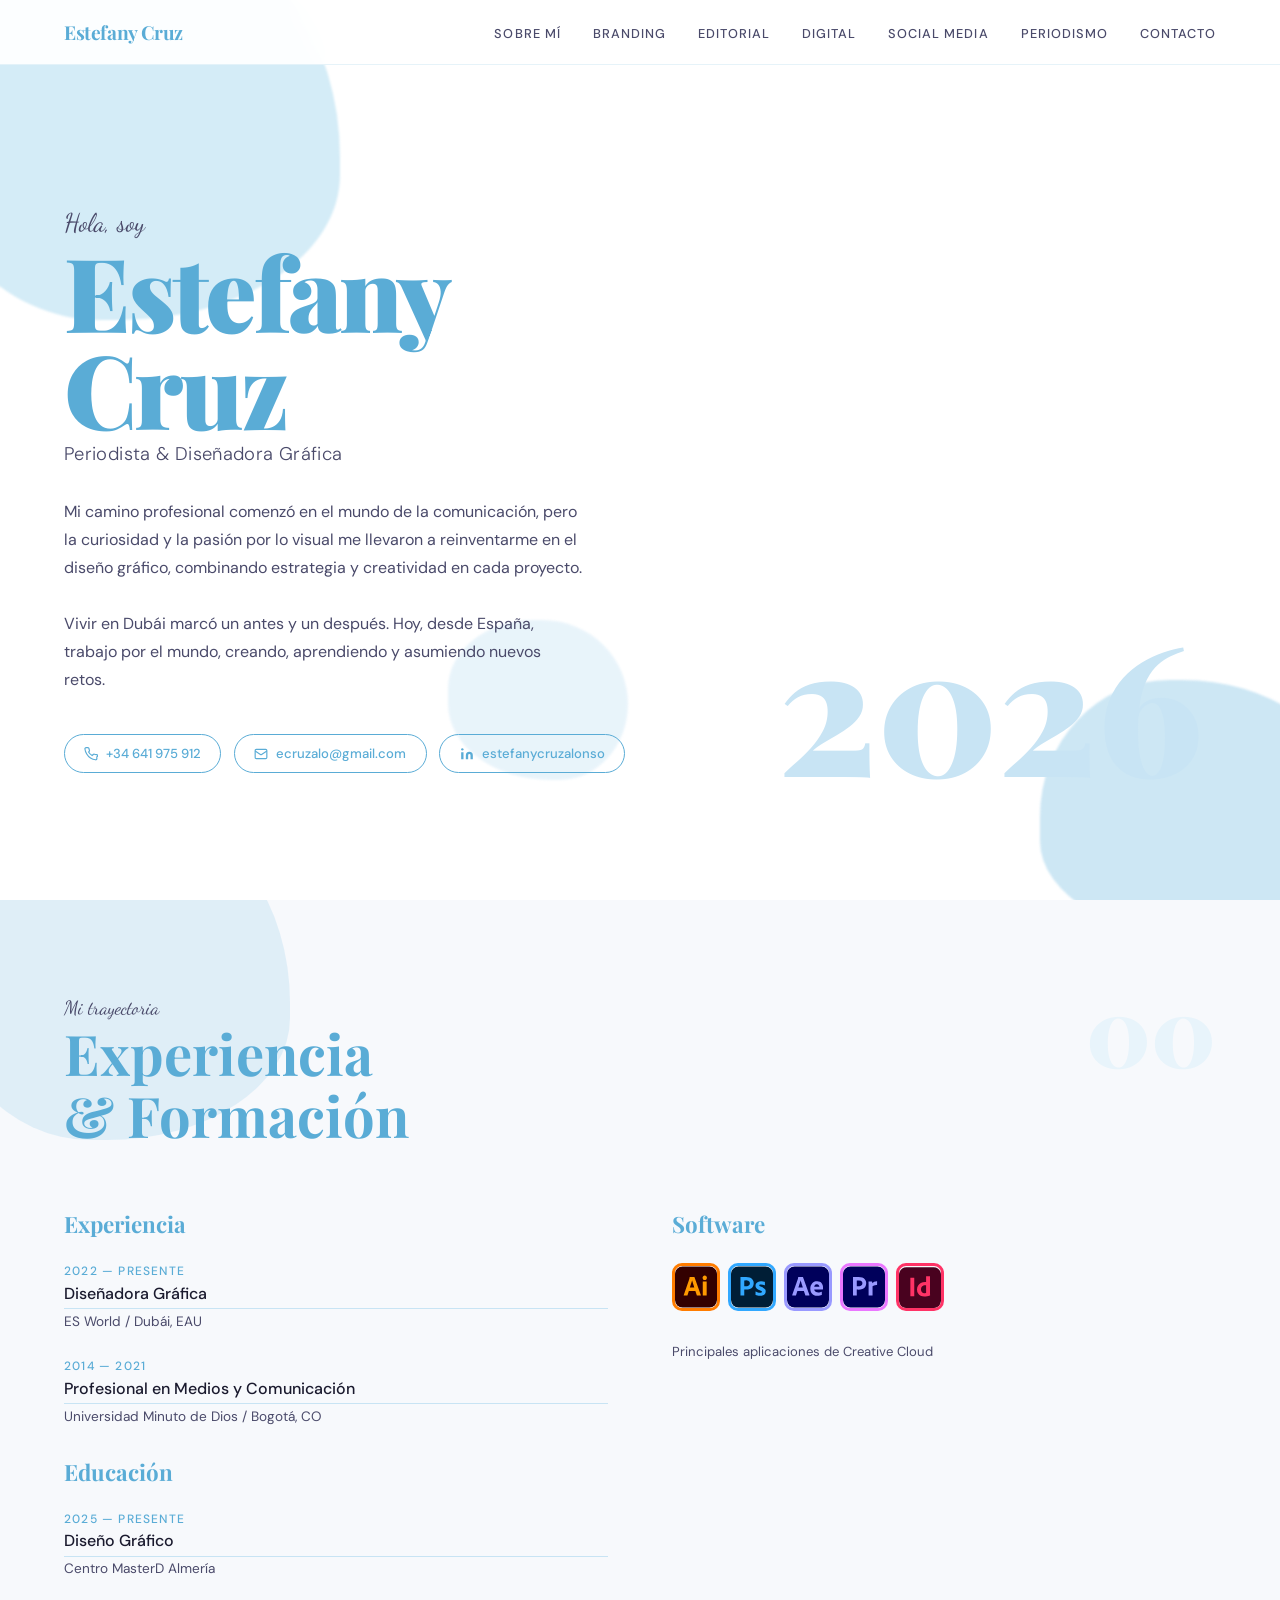
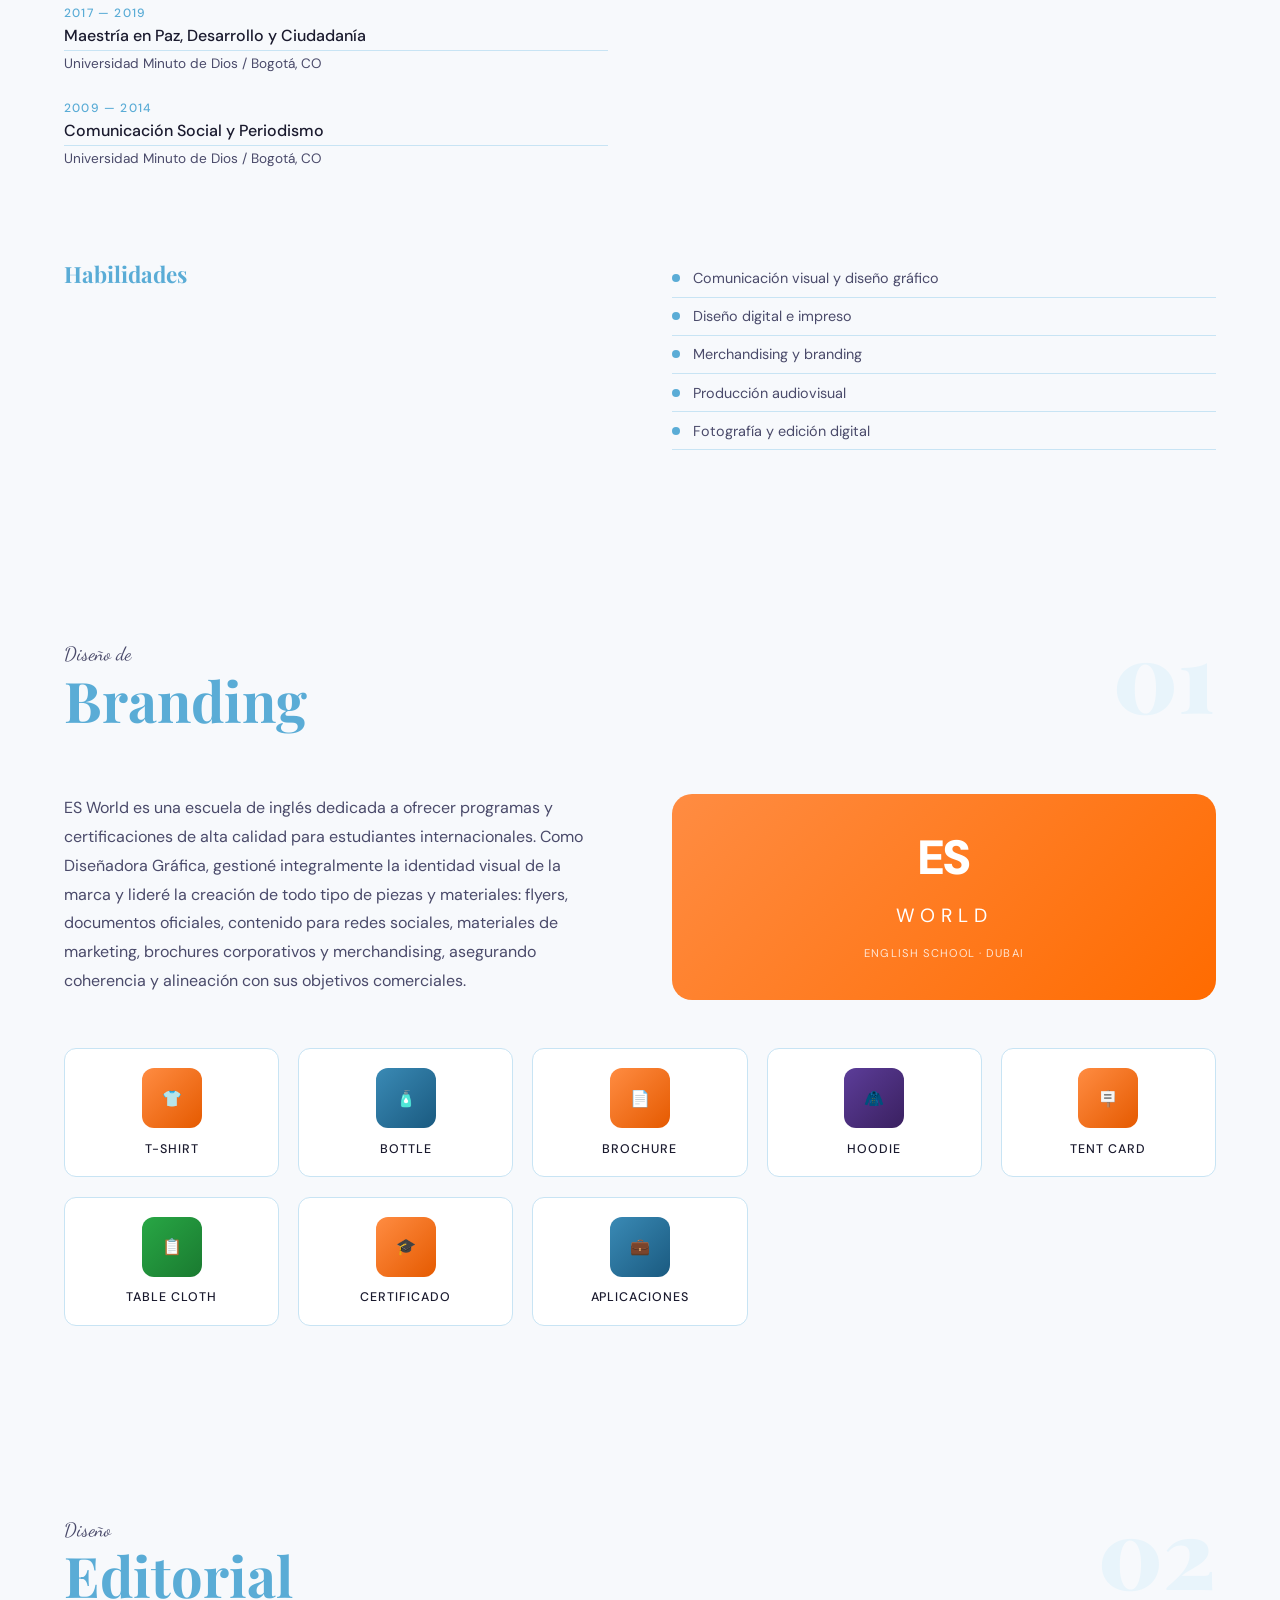
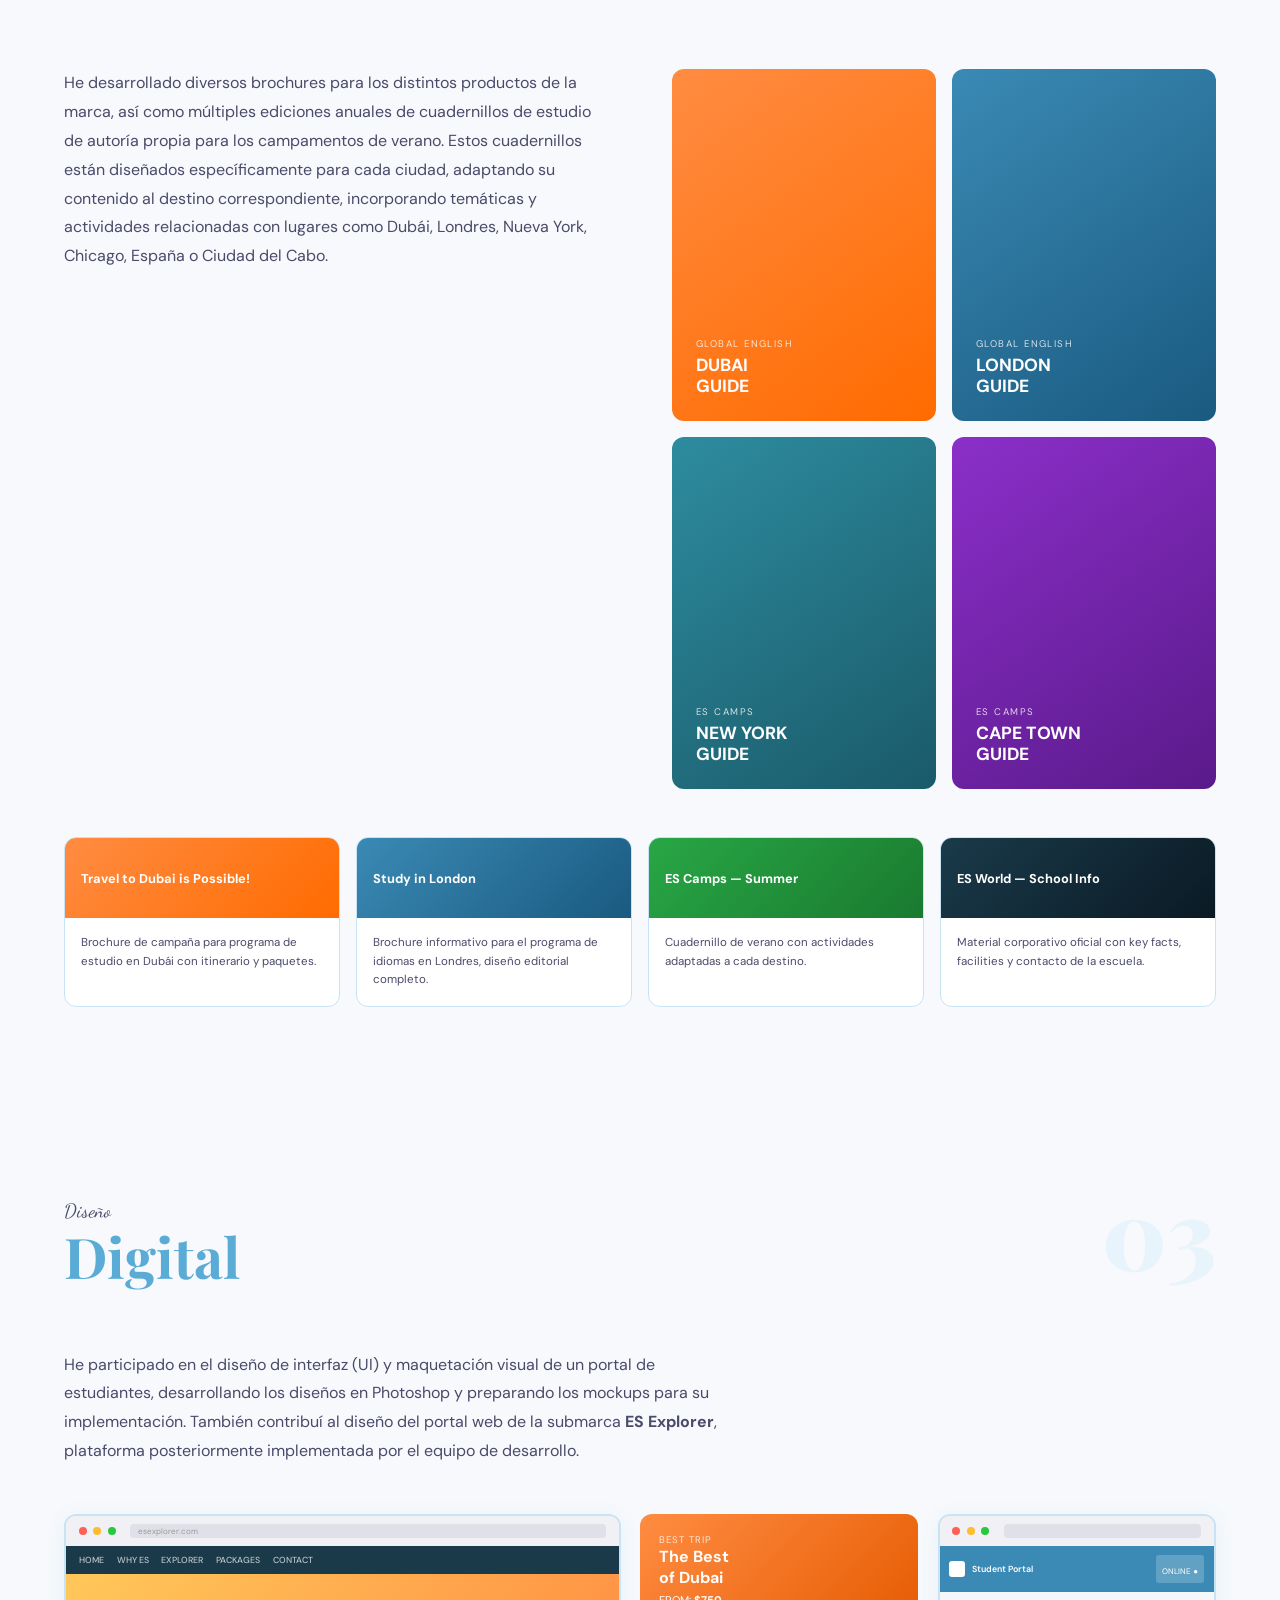
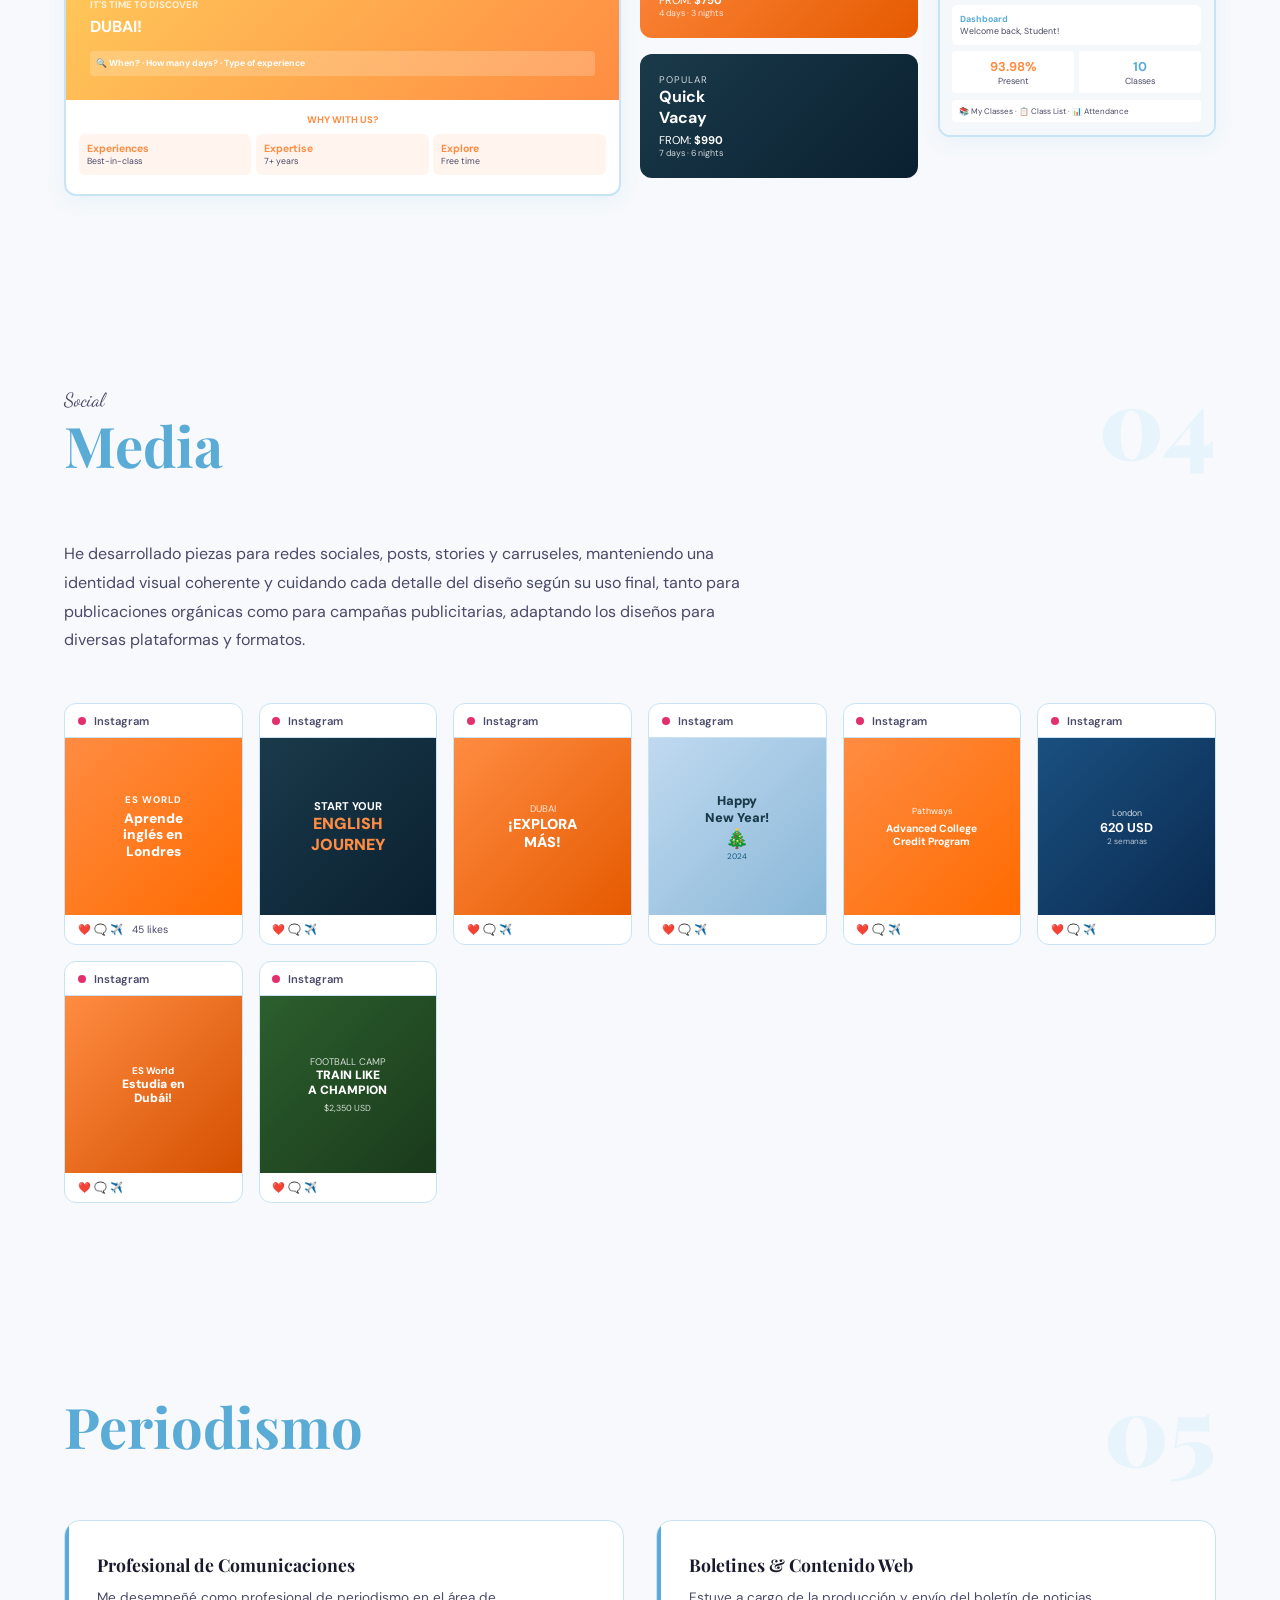
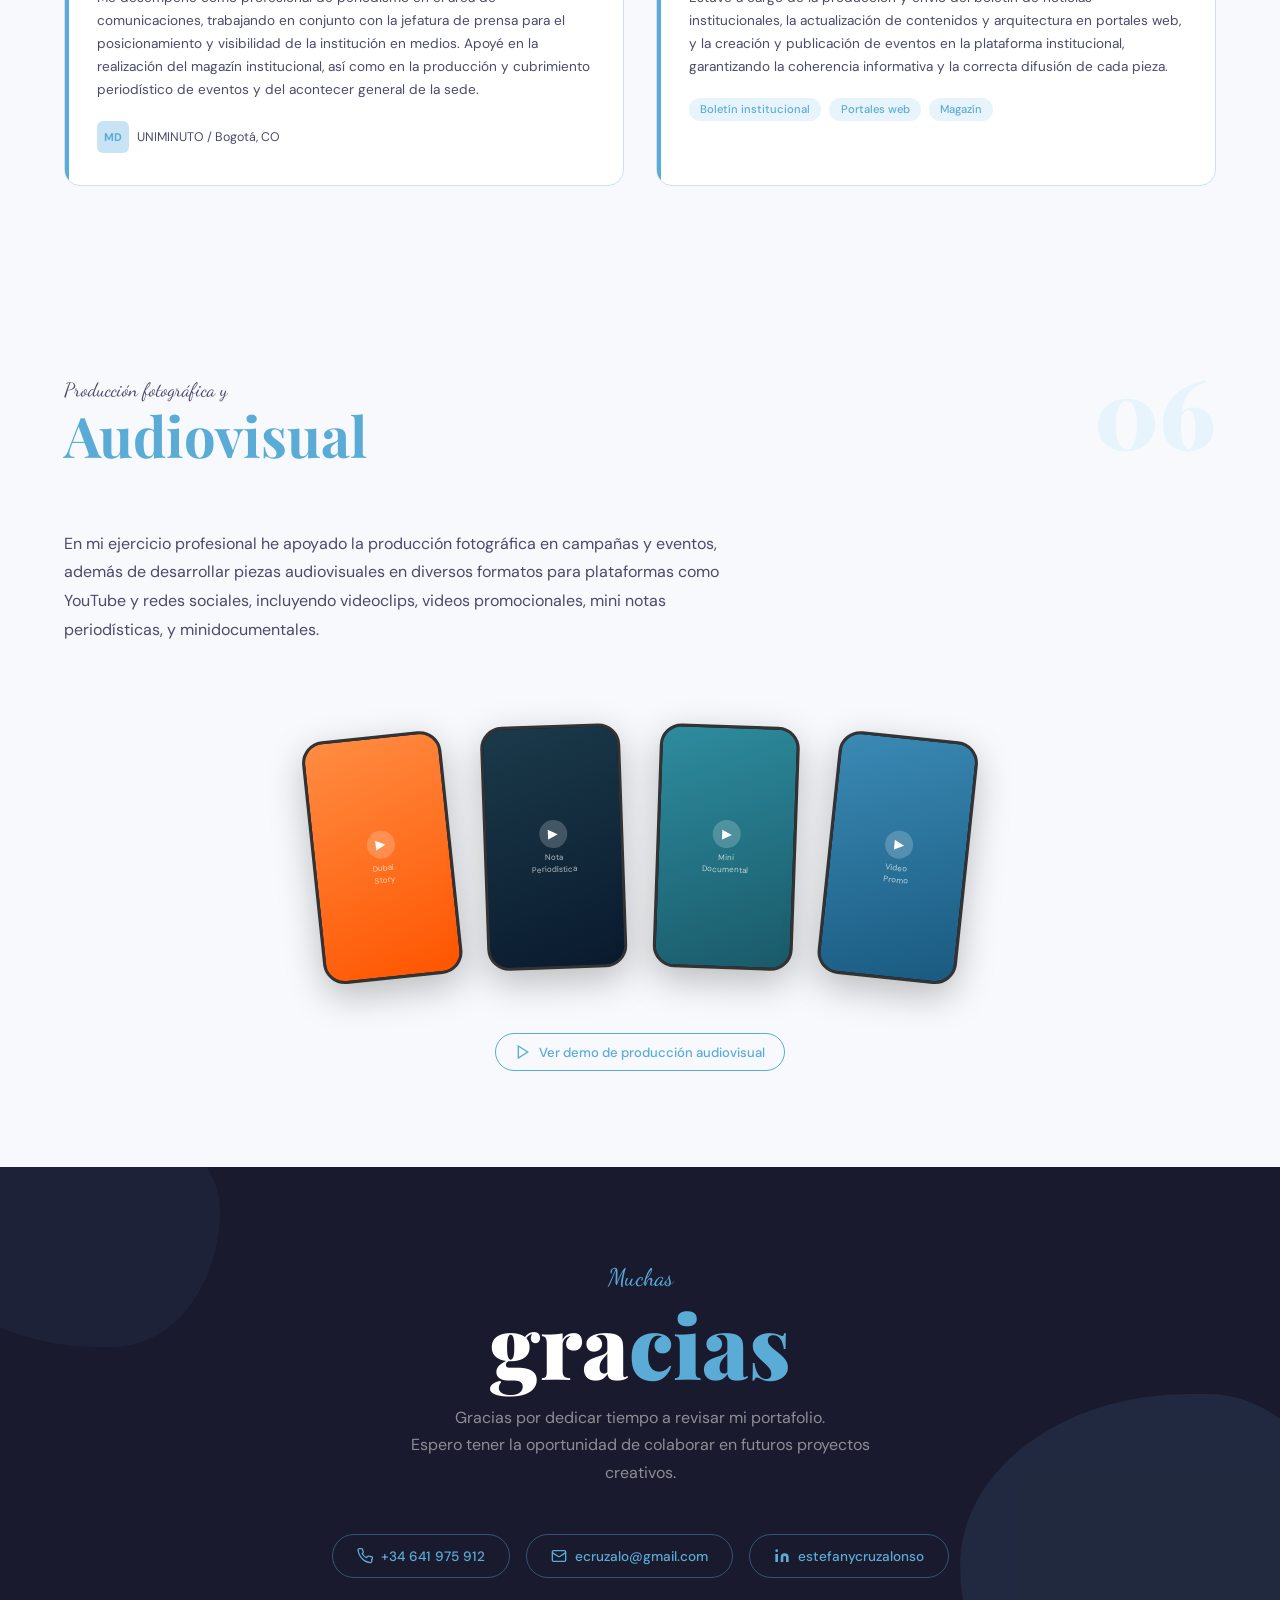
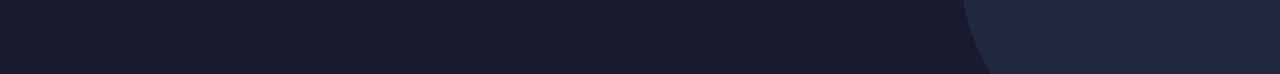
==== commit f6a3afd9: "iconosborde" ====
--- a/index.html
+++ b/index.html
@@ -6,509 +6,7 @@
 <title>Estefany Cruz — Diseñadora Gráfica</title>
 <link rel="preconnect" href="https://fonts.googleapis.com">
 <link href="https://fonts.googleapis.com/css2?family=Playfair+Display:ital,wght@0,700;0,900;1,700&family=DM+Sans:wght@300;400;500&family=Dancing+Script:wght@600&display=swap" rel="stylesheet">
-<style>
-  :root {
-    --blue: #5aacd6;
-    --blue-light: #c8e4f4;
-    --blue-pale: #e8f4fb;
-    --blue-dark: #3a8ab5;
-    --ink: #1a1a2e;
-    --ink-mid: #4a4a6a;
-    --white: #ffffff;
-    --off-white: #f7f9fc;
-    --blob1: #d4ecf7;
-    --blob2: #b8ddf0;
-  }
-
-  *, *::before, *::after { box-sizing: border-box; margin: 0; padding: 0; }
-
-  html { scroll-behavior: smooth; }
-
-  body {
-    font-family: 'DM Sans', sans-serif;
-    background: var(--white);
-    color: var(--ink);
-    overflow-x: hidden;
-  }
-
-  /* ── NAV ── */
-  nav {
-    position: fixed; top: 0; left: 0; right: 0; z-index: 100;
-    display: flex; align-items: center; justify-content: space-between;
-    padding: 1.2rem 5%;
-    background: rgba(255,255,255,0.92);
-    backdrop-filter: blur(12px);
-    border-bottom: 1px solid rgba(90,172,214,0.15);
-  }
-  .nav-logo {
-    font-family: 'Playfair Display', serif;
-    font-size: 1.2rem; color: var(--blue); font-weight: 700;
-    letter-spacing: -0.02em;
-  }
-  .nav-links { display: flex; gap: 2rem; list-style: none; }
-  .nav-links a {
-    font-size: 0.8rem; font-weight: 500; color: var(--ink-mid);
-    text-decoration: none; letter-spacing: 0.08em; text-transform: uppercase;
-    transition: color 0.2s;
-  }
-  .nav-links a:hover { color: var(--blue); }
-
-  /* ── HERO ── */
-  .hero {
-    min-height: 100vh;
-    display: flex; align-items: center;
-    padding: 0 5%; padding-top: 80px;
-    position: relative; overflow: hidden;
-    background: var(--white);
-  }
-  .blob {
-    position: absolute; border-radius: 50%; filter: blur(1px);
-    pointer-events: none;
-  }
-  .blob-1 {
-    width: 420px; height: 380px;
-    background: var(--blob1);
-    top: -60px; left: -80px;
-    border-radius: 60% 40% 55% 45% / 50% 60% 40% 55%;
-  }
-  .blob-2 {
-    width: 300px; height: 260px;
-    background: var(--blob2);
-    bottom: -40px; right: -60px;
-    border-radius: 45% 55% 40% 60% / 55% 45% 60% 40%;
-    opacity: 0.7;
-  }
-  .blob-3 {
-    width: 180px; height: 160px;
-    background: var(--blue-light);
-    bottom: 120px; left: 35%;
-    border-radius: 50% 50% 40% 60% / 45% 55% 50% 50%;
-    opacity: 0.4;
-  }
-
-  .hero-content {
-    position: relative; z-index: 2;
-    max-width: 700px;
-  }
-  .hero-eyebrow {
-    font-family: 'Dancing Script', cursive;
-    font-size: 1.6rem; color: var(--ink-mid); margin-bottom: 0.2rem;
-  }
-  .hero-name {
-    font-family: 'Playfair Display', serif;
-    font-size: clamp(3.5rem, 8vw, 7rem);
-    font-weight: 900; line-height: 0.95;
-    color: var(--blue);
-    letter-spacing: -0.03em;
-    margin-bottom: 0.4rem;
-  }
-  .hero-title {
-    font-family: 'DM Sans', sans-serif;
-    font-size: 1.15rem; font-weight: 300;
-    color: var(--ink-mid); letter-spacing: 0.02em;
-    margin-bottom: 2rem;
-  }
-  .hero-bio {
-    font-size: 1rem; line-height: 1.75;
-    color: var(--ink-mid); max-width: 520px;
-    margin-bottom: 2.5rem;
-  }
-  .hero-contacts {
-    display: flex; flex-wrap: wrap; gap: 0.8rem;
-  }
-  .contact-pill {
-    display: flex; align-items: center; gap: 0.5rem;
-    padding: 0.6rem 1.2rem;
-    border: 1.5px solid var(--blue);
-    border-radius: 50px;
-    font-size: 0.82rem; color: var(--blue); font-weight: 500;
-    text-decoration: none;
-    transition: background 0.2s, color 0.2s;
-  }
-  .contact-pill:hover { background: var(--blue); color: var(--white); }
-  .contact-pill svg { width: 14px; height: 14px; }
-
-  .hero-year {
-    position: absolute; right: 6%; bottom: 12%;
-    font-family: 'Playfair Display', serif;
-    font-size: clamp(5rem, 14vw, 12rem);
-    font-weight: 900; color: var(--blue-light);
-    line-height: 1; z-index: 1; user-select: none;
-  }
-
-  /* ── SECTION COMMON ── */
-  section { padding: 6rem 5%; }
-  .section-header {
-    margin-bottom: 4rem;
-    position: relative;
-  }
-  .section-num {
-    font-family: 'Playfair Display', serif;
-    font-size: 6rem; font-weight: 900;
-    color: var(--blue-pale);
-    line-height: 1; position: absolute;
-    right: 0; top: -1rem;
-    user-select: none;
-  }
-  .section-eyebrow {
-    font-family: 'Dancing Script', cursive;
-    font-size: 1.2rem; color: var(--ink-mid);
-    margin-bottom: 0.2rem; display: block;
-  }
-  .section-title {
-    font-family: 'Playfair Display', serif;
-    font-size: clamp(2.2rem, 5vw, 3.5rem);
-    font-weight: 700; color: var(--blue);
-    line-height: 1.1;
-  }
-
-  /* ── ABOUT / BIO ── */
-  .about { background: var(--off-white); position: relative; overflow: hidden; }
-  .about::before {
-    content: '';
-    position: absolute; top: -80px; left: -60px;
-    width: 350px; height: 320px;
-    background: var(--blue-light);
-    border-radius: 60% 40% 55% 45% / 50% 60% 40% 55%;
-    opacity: 0.5;
-  }
-
-  .about-grid {
-    display: grid;
-    grid-template-columns: 1fr 1fr;
-    gap: 4rem;
-    position: relative; z-index: 2;
-  }
-
-  .exp-entry { margin-bottom: 1.8rem; }
-  .exp-year {
-    font-size: 0.75rem; font-weight: 500;
-    color: var(--blue); letter-spacing: 0.1em;
-    text-transform: uppercase; margin-bottom: 0.2rem;
-  }
-  .exp-role {
-    font-size: 1rem; font-weight: 500; color: var(--ink);
-    border-bottom: 1px solid var(--blue-light);
-    padding-bottom: 0.3rem; margin-bottom: 0.2rem;
-  }
-  .exp-place { font-size: 0.85rem; color: var(--ink-mid); }
-
-  .column-title {
-    font-family: 'Playfair Display', serif;
-    font-size: 1.4rem; font-weight: 700;
-    color: var(--blue); margin-bottom: 1.5rem;
-  }
-
-  .software-pills { display: flex; flex-wrap: wrap; gap: 0.5rem; margin-bottom: 2rem; }
-  .sw-badge {
-    padding: 0.4rem 1rem;
-    border-radius: 50px;
-    font-size: 0.78rem; font-weight: 500;
-    background: var(--blue); color: var(--white);
-  }
-  .sw-badge.ai { background: #ff7c00; }
-  .sw-badge.ps { background: #31a8ff; }
-  .sw-badge.ae { background: #9999ff; }
-  .sw-badge.pr { background: #ea77ff; }
-  .sw-badge.id { background: #ff3366; }
-
-  .skills-list { list-style: none; }
-  .skills-list li {
-    display: flex; align-items: center; gap: 0.8rem;
-    padding: 0.6rem 0; border-bottom: 1px solid var(--blue-light);
-    font-size: 0.9rem; color: var(--ink-mid);
-  }
-  .skills-list li::before {
-    content: ''; width: 8px; height: 8px;
-    background: var(--blue); border-radius: 50%; flex-shrink: 0;
-  }
-
-  /* ── PROJECT SECTIONS ── */
-  .project-section { position: relative; overflow: hidden; }
-  .project-section:nth-child(even) { background: var(--off-white); }
-
-  .project-intro {
-    display: grid; grid-template-columns: 1fr 1fr; gap: 4rem;
-    align-items: start; margin-bottom: 3rem;
-  }
-  .project-description {
-    font-size: 1rem; line-height: 1.8; color: var(--ink-mid);
-  }
-
-  .project-gallery {
-    display: grid; gap: 1rem;
-  }
-  .gallery-2 { grid-template-columns: 1fr 1fr; }
-  .gallery-3 { grid-template-columns: 1fr 1fr 1fr; }
-  .gallery-auto { grid-template-columns: repeat(auto-fill, minmax(200px, 1fr)); }
-
-  .project-tag {
-    font-size: 0.7rem; font-weight: 500;
-    letter-spacing: 0.12em; text-transform: uppercase;
-    color: var(--blue); margin-bottom: 0.5rem;
-    display: block;
-  }
-
-  /* ── MOCK CARD ── */
-  .mock-card {
-    background: var(--white);
-    border-radius: 16px;
-    overflow: hidden;
-    box-shadow: 0 4px 24px rgba(90,172,214,0.12);
-    transition: transform 0.3s, box-shadow 0.3s;
-    padding: 1.5rem;
-  }
-  .mock-card:hover {
-    transform: translateY(-4px);
-    box-shadow: 0 8px 32px rgba(90,172,214,0.22);
-  }
-  .card-label {
-    font-size: 0.7rem; font-weight: 700;
-    letter-spacing: 0.15em; text-transform: uppercase;
-    color: var(--blue-dark); margin-bottom: 0.8rem;
-  }
-
-  /* ── BRANDING SECTION ── */
-  .branding-mockups {
-    display: grid;
-    grid-template-columns: repeat(auto-fill, minmax(180px, 1fr));
-    gap: 1.2rem;
-  }
-  .brand-item {
-    background: var(--white);
-    border-radius: 12px;
-    border: 1.5px solid var(--blue-light);
-    padding: 1.2rem;
-    text-align: center;
-    transition: border-color 0.2s, box-shadow 0.2s;
-  }
-  .brand-item:hover {
-    border-color: var(--blue);
-    box-shadow: 0 4px 16px rgba(90,172,214,0.18);
-  }
-  .brand-icon {
-    width: 60px; height: 60px; border-radius: 12px;
-    background: linear-gradient(135deg, #ff8c42, #ff6b00);
-    display: flex; align-items: center; justify-content: center;
-    margin: 0 auto 0.8rem;
-    font-weight: 900; font-size: 1rem; color: white;
-  }
-  .brand-item-title {
-    font-size: 0.78rem; font-weight: 500;
-    color: var(--ink); text-transform: uppercase;
-    letter-spacing: 0.08em;
-  }
-
-  /* ── SOCIAL MEDIA GRID ── */
-  .social-grid {
-    display: grid;
-    grid-template-columns: repeat(auto-fill, minmax(160px, 1fr));
-    gap: 1rem;
-  }
-  .insta-card {
-    background: var(--white);
-    border-radius: 12px;
-    border: 1.5px solid var(--blue-light);
-    overflow: hidden;
-    transition: transform 0.2s;
-  }
-  .insta-card:hover { transform: scale(1.03); }
-  .insta-header {
-    display: flex; align-items: center; gap: 0.5rem;
-    padding: 0.6rem 0.8rem;
-    border-bottom: 1px solid var(--blue-light);
-    font-size: 0.7rem; font-weight: 600; color: var(--ink-mid);
-  }
-  .insta-dot { width: 8px; height: 8px; border-radius: 50%; }
-  .insta-body {
-    aspect-ratio: 1;
-    display: flex; align-items: center; justify-content: center;
-    font-size: 0.7rem; color: #aaa; text-align: center;
-    padding: 0.8rem;
-  }
-  .insta-footer {
-    padding: 0.5rem 0.8rem;
-    font-size: 0.65rem; color: var(--ink-mid);
-  }
-
-  /* ── COLOR BLOCK THEMES ── */
-  .theme-orange { background: #ff8c42; }
-  .theme-blue { background: var(--blue); }
-  .theme-teal { background: #2d8c9e; }
-  .theme-dark { background: #1a3a4a; }
-  .theme-warm { background: #f0c078; }
-
-  /* ── WEB DESIGN ── */
-  .web-frames {
-    display: grid; grid-template-columns: 2fr 1fr 1fr; gap: 1.2rem;
-    align-items: start;
-  }
-  .frame-browser {
-    background: var(--white);
-    border-radius: 12px;
-    border: 2px solid var(--blue-light);
-    overflow: hidden;
-    box-shadow: 0 4px 20px rgba(90,172,214,0.1);
-  }
-  .browser-bar {
-    background: #f0f0f5;
-    padding: 0.5rem 0.8rem;
-    display: flex; align-items: center; gap: 0.4rem;
-  }
-  .dot-r { width:8px; height:8px; border-radius:50%; background:#ff5f57; }
-  .dot-y { width:8px; height:8px; border-radius:50%; background:#febc2e; }
-  .dot-g { width:8px; height:8px; border-radius:50%; background:#28c840; }
-  .browser-body { padding: 1rem; }
-  .frame-nav {
-    background: #1a3a4a; padding: 0.5rem 0.8rem;
-    display: flex; gap: 0.8rem;
-  }
-  .frame-nav span {
-    font-size: 0.55rem; color: rgba(255,255,255,0.7); font-weight: 500;
-    cursor: pointer;
-  }
-  .frame-hero-web {
-    background: linear-gradient(135deg, #ffc85a, #ff8c42);
-    padding: 1.5rem; color: white;
-    font-size: 0.7rem; font-weight: 700;
-    line-height: 1.4;
-  }
-  .frame-hero-web h3 { font-size: 1rem; margin-bottom: 0.3rem; }
-  .frame-section-web { padding: 0.8rem; }
-  .mini-card {
-    background: #fff5ee; border-radius: 6px; padding: 0.5rem;
-    font-size: 0.55rem; color: var(--ink-mid); margin-bottom: 0.4rem;
-  }
-  .mini-card strong { color: #ff8c42; display: block; font-size: 0.65rem; }
-
-  /* ── JOURNALISM ── */
-  .journalism-cards {
-    display: grid; grid-template-columns: 1fr 1fr; gap: 2rem;
-  }
-  .news-card {
-    background: var(--white);
-    border-radius: 16px;
-    border: 1.5px solid var(--blue-light);
-    padding: 2rem;
-    position: relative; overflow: hidden;
-  }
-  .news-card::before {
-    content: ''; position: absolute;
-    top: 0; left: 0; width: 4px; height: 100%;
-    background: var(--blue);
-  }
-  .news-title {
-    font-family: 'Playfair Display', serif;
-    font-size: 1.1rem; color: var(--ink);
-    margin-bottom: 0.6rem; font-weight: 700;
-  }
-  .news-body { font-size: 0.85rem; line-height: 1.7; color: var(--ink-mid); }
-
-  /* ── AUDIOVISUAL ── */
-  .av-phones {
-    display: flex; gap: 1.5rem; flex-wrap: wrap;
-    justify-content: center; padding: 2rem 0;
-  }
-  .phone-mock {
-    width: 140px; flex-shrink: 0;
-    background: var(--ink);
-    border-radius: 22px; overflow: hidden;
-    border: 3px solid #333;
-    box-shadow: 0 12px 36px rgba(0,0,0,0.25);
-    transform-origin: bottom center;
-  }
-  .phone-mock:nth-child(1) { transform: rotate(-6deg) translateY(10px); }
-  .phone-mock:nth-child(2) { transform: rotate(-2deg); }
-  .phone-mock:nth-child(3) { transform: rotate(2deg); }
-  .phone-mock:nth-child(4) { transform: rotate(6deg) translateY(10px); }
-  .phone-screen {
-    aspect-ratio: 9/16; display: flex; flex-direction: column;
-    align-items: center; justify-content: center; gap: 0.3rem;
-    padding: 1rem 0.5rem;
-  }
-  .play-btn {
-    width: 28px; height: 28px; border-radius: 50%;
-    background: rgba(255,255,255,0.2);
-    display: flex; align-items: center; justify-content: center;
-    font-size: 0.8rem; color: white;
-  }
-  .phone-label {
-    font-size: 0.5rem; color: rgba(255,255,255,0.7);
-    text-align: center; line-height: 1.4;
-  }
-
-  /* ── CONTACT / FOOTER ── */
-  .footer {
-    background: var(--ink);
-    padding: 6rem 5%;
-    position: relative; overflow: hidden;
-    text-align: center;
-  }
-  .footer::before {
-    content: '';
-    position: absolute; bottom: -80px; right: -80px;
-    width: 400px; height: 360px;
-    background: rgba(90,172,214,0.1);
-    border-radius: 60% 40% 55% 45% / 50% 60% 40% 55%;
-  }
-  .footer::after {
-    content: '';
-    position: absolute; top: -60px; left: -60px;
-    width: 280px; height: 240px;
-    background: rgba(90,172,214,0.06);
-    border-radius: 45% 55% 40% 60% / 55% 45% 60% 40%;
-  }
-  .footer-eyebrow {
-    font-family: 'Dancing Script', cursive;
-    font-size: 1.5rem; color: var(--blue); margin-bottom: 0.5rem;
-  }
-  .footer-title {
-    font-family: 'Playfair Display', serif;
-    font-size: clamp(3rem, 7vw, 5.5rem);
-    font-weight: 900; color: var(--white);
-    line-height: 1; margin-bottom: 1rem;
-  }
-  .footer-title span { color: var(--blue); }
-  .footer-sub {
-    font-size: 1rem; color: rgba(255,255,255,0.5);
-    max-width: 480px; margin: 0 auto 3rem; line-height: 1.7;
-  }
-  .footer-contacts {
-    display: flex; justify-content: center; flex-wrap: wrap; gap: 1rem;
-    position: relative; z-index: 2;
-  }
-  .footer-pill {
-    display: flex; align-items: center; gap: 0.5rem;
-    padding: 0.8rem 1.5rem;
-    border: 1.5px solid rgba(90,172,214,0.4);
-    border-radius: 50px;
-    font-size: 0.85rem; color: var(--blue); font-weight: 500;
-    text-decoration: none;
-    transition: all 0.2s;
-  }
-  .footer-pill:hover {
-    background: var(--blue); color: var(--white);
-    border-color: var(--blue);
-  }
-
-  /* ── SCROLL ANIMATIONS ── */
-  .reveal {
-    opacity: 0; transform: translateY(30px);
-    transition: opacity 0.7s ease, transform 0.7s ease;
-  }
-  .reveal.visible { opacity: 1; transform: translateY(0); }
-
-  /* ── RESPONSIVE ── */
-  @media (max-width: 768px) {
-    .about-grid, .project-intro, .journalism-cards, .web-frames {
-      grid-template-columns: 1fr;
-      gap: 2rem;
-    }
-    .nav-links { display: none; }
-    .hero-year { display: none; }
-    .gallery-2, .gallery-3 { grid-template-columns: 1fr; }
-  }
-</style>
+<link rel="stylesheet" href="css/estilos.css">
 </head>
 <body>
 
@@ -599,16 +97,17 @@
       </div>
     </div>
 
-    <div>
-      <p class="column-title">Software</p>
-      <div class="software-pills">
-        <span class="sw-badge ai">Ai</span>
-        <span class="sw-badge ps">Ps</span>
-        <span class="sw-badge ae">Ae</span>
-        <span class="sw-badge pr">Pr</span>
-        <span class="sw-badge id">Id</span>
-      </div>
-      <p style="font-size:0.82rem;color:var(--ink-mid);margin-bottom:2rem;">Principales aplicaciones de Creative Cloud</p>
+<div class="software-block">
+  <p class="column-title">Software</p>
+  <div class="software-pills">
+    <img src="imagenes/ai-icon.svg" alt="Adobe Illustrator" class="sw-icon sw-ai">
+    <img src="imagenes/ps-icon.svg" alt="Adobe Photoshop" class="sw-icon sw-ps">
+    <img src="imagenes/ae-icon.svg" alt="Adobe After Effects" class="sw-icon sw-ae">
+    <img src="imagenes/pr-icon.svg" alt="Adobe Premiere Pro" class="sw-icon sw-pr">
+    <img src="imagenes/id-icon.svg" alt="Adobe InDesign" class="sw-icon sw-id">
+  </div>
+  <p style="font-size:0.82rem;color:var(--ink-mid);margin-bottom:2rem;">Principales aplicaciones de Creative Cloud</p>
+</div>
 
       <p class="column-title">Habilidades</p>
       <ul class="skills-list">
--- a/css/estilos.css
+++ b/css/estilos.css
@@ -0,0 +1,517 @@
+  :root {
+    --blue: #5aacd6;
+    --blue-light: #c8e4f4;
+    --blue-pale: #e8f4fb;
+    --blue-dark: #3a8ab5;
+    --ink: #1a1a2e;
+    --ink-mid: #4a4a6a;
+    --white: #ffffff;
+    --off-white: #f7f9fc;
+    --blob1: #d4ecf7;
+    --blob2: #b8ddf0;
+  }
+
+  *, *::before, *::after { box-sizing: border-box; margin: 0; padding: 0; }
+
+  html { scroll-behavior: smooth; }
+
+  body {
+    font-family: 'DM Sans', sans-serif;
+    background: var(--white);
+    color: var(--ink);
+    overflow-x: hidden;
+  }
+
+  /* ── NAV ── */
+  nav {
+    position: fixed; top: 0; left: 0; right: 0; z-index: 100;
+    display: flex; align-items: center; justify-content: space-between;
+    padding: 1.2rem 5%;
+    background: rgba(255,255,255,0.92);
+    backdrop-filter: blur(12px);
+    border-bottom: 1px solid rgba(90,172,214,0.15);
+  }
+  .nav-logo {
+    font-family: 'Playfair Display', serif;
+    font-size: 1.2rem; color: var(--blue); font-weight: 700;
+    letter-spacing: -0.02em;
+  }
+  .nav-links { display: flex; gap: 2rem; list-style: none; }
+  .nav-links a {
+    font-size: 0.8rem; font-weight: 500; color: var(--ink-mid);
+    text-decoration: none; letter-spacing: 0.08em; text-transform: uppercase;
+    transition: color 0.2s;
+  }
+  .nav-links a:hover { color: var(--blue); }
+
+  /* ── HERO ── */
+  .hero {
+    min-height: 100vh;
+    display: flex; align-items: center;
+    padding: 0 5%; padding-top: 80px;
+    position: relative; overflow: hidden;
+    background: var(--white);
+  }
+  .blob {
+    position: absolute; border-radius: 50%; filter: blur(1px);
+    pointer-events: none;
+  }
+  .blob-1 {
+    width: 420px; height: 380px;
+    background: var(--blob1);
+    top: -60px; left: -80px;
+    border-radius: 60% 40% 55% 45% / 50% 60% 40% 55%;
+  }
+  .blob-2 {
+    width: 300px; height: 260px;
+    background: var(--blob2);
+    bottom: -40px; right: -60px;
+    border-radius: 45% 55% 40% 60% / 55% 45% 60% 40%;
+    opacity: 0.7;
+  }
+  .blob-3 {
+    width: 180px; height: 160px;
+    background: var(--blue-light);
+    bottom: 120px; left: 35%;
+    border-radius: 50% 50% 40% 60% / 45% 55% 50% 50%;
+    opacity: 0.4;
+  }
+
+  .hero-content {
+    position: relative; z-index: 2;
+    max-width: 700px;
+  }
+  .hero-eyebrow {
+    font-family: 'Dancing Script', cursive;
+    font-size: 1.6rem; color: var(--ink-mid); margin-bottom: 0.2rem;
+  }
+  .hero-name {
+    font-family: 'Playfair Display', serif;
+    font-size: clamp(3.5rem, 8vw, 7rem);
+    font-weight: 900; line-height: 0.95;
+    color: var(--blue);
+    letter-spacing: -0.03em;
+    margin-bottom: 0.4rem;
+  }
+  .hero-title {
+    font-family: 'DM Sans', sans-serif;
+    font-size: 1.15rem; font-weight: 300;
+    color: var(--ink-mid); letter-spacing: 0.02em;
+    margin-bottom: 2rem;
+  }
+  .hero-bio {
+    font-size: 1rem; line-height: 1.75;
+    color: var(--ink-mid); max-width: 520px;
+    margin-bottom: 2.5rem;
+  }
+  .hero-contacts {
+    display: flex; flex-wrap: wrap; gap: 0.8rem;
+  }
+  .contact-pill {
+    display: flex; align-items: center; gap: 0.5rem;
+    padding: 0.6rem 1.2rem;
+    border: 1.5px solid var(--blue);
+    border-radius: 50px;
+    font-size: 0.82rem; color: var(--blue); font-weight: 500;
+    text-decoration: none;
+    transition: background 0.2s, color 0.2s;
+  }
+  .contact-pill:hover { background: var(--blue); color: var(--white); }
+  .contact-pill svg { width: 14px; height: 14px; }
+
+  .hero-year {
+    position: absolute; right: 6%; bottom: 12%;
+    font-family: 'Playfair Display', serif;
+    font-size: clamp(5rem, 14vw, 12rem);
+    font-weight: 900; color: var(--blue-light);
+    line-height: 1; z-index: 1; user-select: none;
+  }
+
+  /* ── SECTION COMMON ── */
+  section { padding: 6rem 5%; }
+  .section-header {
+    margin-bottom: 4rem;
+    position: relative;
+  }
+  .section-num {
+    font-family: 'Playfair Display', serif;
+    font-size: 6rem; font-weight: 900;
+    color: var(--blue-pale);
+    line-height: 1; position: absolute;
+    right: 0; top: -1rem;
+    user-select: none;
+  }
+  .section-eyebrow {
+    font-family: 'Dancing Script', cursive;
+    font-size: 1.2rem; color: var(--ink-mid);
+    margin-bottom: 0.2rem; display: block;
+  }
+  .section-title {
+    font-family: 'Playfair Display', serif;
+    font-size: clamp(2.2rem, 5vw, 3.5rem);
+    font-weight: 700; color: var(--blue);
+    line-height: 1.1;
+  }
+
+  /* ── ABOUT / BIO ── */
+  .about { background: var(--off-white); position: relative; overflow: hidden; }
+  .about::before {
+    content: '';
+    position: absolute; top: -80px; left: -60px;
+    width: 350px; height: 320px;
+    background: var(--blue-light);
+    border-radius: 60% 40% 55% 45% / 50% 60% 40% 55%;
+    opacity: 0.5;
+  }
+
+  .about-grid {
+    display: grid;
+    grid-template-columns: 1fr 1fr;
+    gap: 4rem;
+    position: relative; z-index: 2;
+  }
+
+  .exp-entry { margin-bottom: 1.8rem; }
+  .exp-year {
+    font-size: 0.75rem; font-weight: 500;
+    color: var(--blue); letter-spacing: 0.1em;
+    text-transform: uppercase; margin-bottom: 0.2rem;
+  }
+  .exp-role {
+    font-size: 1rem; font-weight: 500; color: var(--ink);
+    border-bottom: 1px solid var(--blue-light);
+    padding-bottom: 0.3rem; margin-bottom: 0.2rem;
+  }
+  .exp-place { font-size: 0.85rem; color: var(--ink-mid); }
+
+  .column-title {
+    font-family: 'Playfair Display', serif;
+    font-size: 1.4rem; font-weight: 700;
+    color: var(--blue); margin-bottom: 1.5rem;
+  }
+
+  .software-pills { display: flex; flex-wrap: wrap; gap: 0.5rem; margin-bottom: 2rem; }
+  .sw-badge {
+    padding: 0.4rem 1rem;
+    border-radius: 50px;
+    font-size: 0.78rem; font-weight: 500;
+    background: var(--blue); color: var(--white);
+  }
+  .sw-badge.ai { background: #ff7c00; }
+  .sw-badge.ps { background: #31a8ff; }
+  .sw-badge.ae { background: #9999ff; }
+  .sw-badge.pr { background: #ea77ff; }
+  .sw-badge.id { background: #ff3366; }
+  .software-block { margin-bottom: 0; }
+
+  .sw-icon {
+    width: 48px;
+    height: 48px;
+    border-radius: 10px;
+    border: 3px solid transparent;
+    transition: transform 0.2s;
+  }
+  .sw-icon:hover { transform: translateY(-3px); }
+
+  .sw-ai { border-color: #ff7c00; }
+  .sw-ps { border-color: #31a8ff; }
+  .sw-ae { border-color: #9999ff; }
+  .sw-pr { border-color: #ea77ff; }
+  .sw-id { border-color: #ff3366; }
+
+  .skills-list { list-style: none; }
+  .skills-list li {
+    display: flex; align-items: center; gap: 0.8rem;
+    padding: 0.6rem 0; border-bottom: 1px solid var(--blue-light);
+    font-size: 0.9rem; color: var(--ink-mid);
+  }
+  .skills-list li::before {
+    content: ''; width: 8px; height: 8px;
+    background: var(--blue); border-radius: 50%; flex-shrink: 0;
+  }
+
+  /* ── PROJECT SECTIONS ── */
+  .project-section { position: relative; overflow: hidden; }
+  .project-section:nth-child(even) { background: var(--off-white); }
+
+  .project-intro {
+    display: grid; grid-template-columns: 1fr 1fr; gap: 4rem;
+    align-items: start; margin-bottom: 3rem;
+  }
+  .project-description {
+    font-size: 1rem; line-height: 1.8; color: var(--ink-mid);
+  }
+
+  .project-gallery {
+    display: grid; gap: 1rem;
+  }
+  .gallery-2 { grid-template-columns: 1fr 1fr; }
+  .gallery-3 { grid-template-columns: 1fr 1fr 1fr; }
+  .gallery-auto { grid-template-columns: repeat(auto-fill, minmax(200px, 1fr)); }
+
+  .project-tag {
+    font-size: 0.7rem; font-weight: 500;
+    letter-spacing: 0.12em; text-transform: uppercase;
+    color: var(--blue); margin-bottom: 0.5rem;
+    display: block;
+  }
+
+  /* ── MOCK CARD ── */
+  .mock-card {
+    background: var(--white);
+    border-radius: 16px;
+    overflow: hidden;
+    box-shadow: 0 4px 24px rgba(90,172,214,0.12);
+    transition: transform 0.3s, box-shadow 0.3s;
+    padding: 1.5rem;
+  }
+  .mock-card:hover {
+    transform: translateY(-4px);
+    box-shadow: 0 8px 32px rgba(90,172,214,0.22);
+  }
+  .card-label {
+    font-size: 0.7rem; font-weight: 700;
+    letter-spacing: 0.15em; text-transform: uppercase;
+    color: var(--blue-dark); margin-bottom: 0.8rem;
+  }
+
+  /* ── BRANDING SECTION ── */
+  .branding-mockups {
+    display: grid;
+    grid-template-columns: repeat(auto-fill, minmax(180px, 1fr));
+    gap: 1.2rem;
+  }
+  .brand-item {
+    background: var(--white);
+    border-radius: 12px;
+    border: 1.5px solid var(--blue-light);
+    padding: 1.2rem;
+    text-align: center;
+    transition: border-color 0.2s, box-shadow 0.2s;
+  }
+  .brand-item:hover {
+    border-color: var(--blue);
+    box-shadow: 0 4px 16px rgba(90,172,214,0.18);
+  }
+  .brand-icon {
+    width: 60px; height: 60px; border-radius: 12px;
+    background: linear-gradient(135deg, #ff8c42, #ff6b00);
+    display: flex; align-items: center; justify-content: center;
+    margin: 0 auto 0.8rem;
+    font-weight: 900; font-size: 1rem; color: white;
+  }
+  .brand-item-title {
+    font-size: 0.78rem; font-weight: 500;
+    color: var(--ink); text-transform: uppercase;
+    letter-spacing: 0.08em;
+  }
+
+  /* ── SOCIAL MEDIA GRID ── */
+  .social-grid {
+    display: grid;
+    grid-template-columns: repeat(auto-fill, minmax(160px, 1fr));
+    gap: 1rem;
+  }
+  .insta-card {
+    background: var(--white);
+    border-radius: 12px;
+    border: 1.5px solid var(--blue-light);
+    overflow: hidden;
+    transition: transform 0.2s;
+  }
+  .insta-card:hover { transform: scale(1.03); }
+  .insta-header {
+    display: flex; align-items: center; gap: 0.5rem;
+    padding: 0.6rem 0.8rem;
+    border-bottom: 1px solid var(--blue-light);
+    font-size: 0.7rem; font-weight: 600; color: var(--ink-mid);
+  }
+  .insta-dot { width: 8px; height: 8px; border-radius: 50%; }
+  .insta-body {
+    aspect-ratio: 1;
+    display: flex; align-items: center; justify-content: center;
+    font-size: 0.7rem; color: #aaa; text-align: center;
+    padding: 0.8rem;
+  }
+  .insta-footer {
+    padding: 0.5rem 0.8rem;
+    font-size: 0.65rem; color: var(--ink-mid);
+  }
+
+  /* ── COLOR BLOCK THEMES ── */
+  .theme-orange { background: #ff8c42; }
+  .theme-blue { background: var(--blue); }
+  .theme-teal { background: #2d8c9e; }
+  .theme-dark { background: #1a3a4a; }
+  .theme-warm { background: #f0c078; }
+
+  /* ── WEB DESIGN ── */
+  .web-frames {
+    display: grid; grid-template-columns: 2fr 1fr 1fr; gap: 1.2rem;
+    align-items: start;
+  }
+  .frame-browser {
+    background: var(--white);
+    border-radius: 12px;
+    border: 2px solid var(--blue-light);
+    overflow: hidden;
+    box-shadow: 0 4px 20px rgba(90,172,214,0.1);
+  }
+  .browser-bar {
+    background: #f0f0f5;
+    padding: 0.5rem 0.8rem;
+    display: flex; align-items: center; gap: 0.4rem;
+  }
+  .dot-r { width:8px; height:8px; border-radius:50%; background:#ff5f57; }
+  .dot-y { width:8px; height:8px; border-radius:50%; background:#febc2e; }
+  .dot-g { width:8px; height:8px; border-radius:50%; background:#28c840; }
+  .browser-body { padding: 1rem; }
+  .frame-nav {
+    background: #1a3a4a; padding: 0.5rem 0.8rem;
+    display: flex; gap: 0.8rem;
+  }
+  .frame-nav span {
+    font-size: 0.55rem; color: rgba(255,255,255,0.7); font-weight: 500;
+    cursor: pointer;
+  }
+  .frame-hero-web {
+    background: linear-gradient(135deg, #ffc85a, #ff8c42);
+    padding: 1.5rem; color: white;
+    font-size: 0.7rem; font-weight: 700;
+    line-height: 1.4;
+  }
+  .frame-hero-web h3 { font-size: 1rem; margin-bottom: 0.3rem; }
+  .frame-section-web { padding: 0.8rem; }
+  .mini-card {
+    background: #fff5ee; border-radius: 6px; padding: 0.5rem;
+    font-size: 0.55rem; color: var(--ink-mid); margin-bottom: 0.4rem;
+  }
+  .mini-card strong { color: #ff8c42; display: block; font-size: 0.65rem; }
+
+  /* ── JOURNALISM ── */
+  .journalism-cards {
+    display: grid; grid-template-columns: 1fr 1fr; gap: 2rem;
+  }
+  .news-card {
+    background: var(--white);
+    border-radius: 16px;
+    border: 1.5px solid var(--blue-light);
+    padding: 2rem;
+    position: relative; overflow: hidden;
+  }
+  .news-card::before {
+    content: ''; position: absolute;
+    top: 0; left: 0; width: 4px; height: 100%;
+    background: var(--blue);
+  }
+  .news-title {
+    font-family: 'Playfair Display', serif;
+    font-size: 1.1rem; color: var(--ink);
+    margin-bottom: 0.6rem; font-weight: 700;
+  }
+  .news-body { font-size: 0.85rem; line-height: 1.7; color: var(--ink-mid); }
+
+  /* ── AUDIOVISUAL ── */
+  .av-phones {
+    display: flex; gap: 1.5rem; flex-wrap: wrap;
+    justify-content: center; padding: 2rem 0;
+  }
+  .phone-mock {
+    width: 140px; flex-shrink: 0;
+    background: var(--ink);
+    border-radius: 22px; overflow: hidden;
+    border: 3px solid #333;
+    box-shadow: 0 12px 36px rgba(0,0,0,0.25);
+    transform-origin: bottom center;
+  }
+  .phone-mock:nth-child(1) { transform: rotate(-6deg) translateY(10px); }
+  .phone-mock:nth-child(2) { transform: rotate(-2deg); }
+  .phone-mock:nth-child(3) { transform: rotate(2deg); }
+  .phone-mock:nth-child(4) { transform: rotate(6deg) translateY(10px); }
+  .phone-screen {
+    aspect-ratio: 9/16; display: flex; flex-direction: column;
+    align-items: center; justify-content: center; gap: 0.3rem;
+    padding: 1rem 0.5rem;
+  }
+  .play-btn {
+    width: 28px; height: 28px; border-radius: 50%;
+    background: rgba(255,255,255,0.2);
+    display: flex; align-items: center; justify-content: center;
+    font-size: 0.8rem; color: white;
+  }
+  .phone-label {
+    font-size: 0.5rem; color: rgba(255,255,255,0.7);
+    text-align: center; line-height: 1.4;
+  }
+
+  /* ── CONTACT / FOOTER ── */
+  .footer {
+    background: var(--ink);
+    padding: 6rem 5%;
+    position: relative; overflow: hidden;
+    text-align: center;
+  }
+  .footer::before {
+    content: '';
+    position: absolute; bottom: -80px; right: -80px;
+    width: 400px; height: 360px;
+    background: rgba(90,172,214,0.1);
+    border-radius: 60% 40% 55% 45% / 50% 60% 40% 55%;
+  }
+  .footer::after {
+    content: '';
+    position: absolute; top: -60px; left: -60px;
+    width: 280px; height: 240px;
+    background: rgba(90,172,214,0.06);
+    border-radius: 45% 55% 40% 60% / 55% 45% 60% 40%;
+  }
+  .footer-eyebrow {
+    font-family: 'Dancing Script', cursive;
+    font-size: 1.5rem; color: var(--blue); margin-bottom: 0.5rem;
+  }
+  .footer-title {
+    font-family: 'Playfair Display', serif;
+    font-size: clamp(3rem, 7vw, 5.5rem);
+    font-weight: 900; color: var(--white);
+    line-height: 1; margin-bottom: 1rem;
+  }
+  .footer-title span { color: var(--blue); }
+  .footer-sub {
+    font-size: 1rem; color: rgba(255,255,255,0.5);
+    max-width: 480px; margin: 0 auto 3rem; line-height: 1.7;
+  }
+  .footer-contacts {
+    display: flex; justify-content: center; flex-wrap: wrap; gap: 1rem;
+    position: relative; z-index: 2;
+  }
+  .footer-pill {
+    display: flex; align-items: center; gap: 0.5rem;
+    padding: 0.8rem 1.5rem;
+    border: 1.5px solid rgba(90,172,214,0.4);
+    border-radius: 50px;
+    font-size: 0.85rem; color: var(--blue); font-weight: 500;
+    text-decoration: none;
+    transition: all 0.2s;
+  }
+  .footer-pill:hover {
+    background: var(--blue); color: var(--white);
+    border-color: var(--blue);
+  }
+
+  /* ── SCROLL ANIMATIONS ── */
+  .reveal {
+    opacity: 0; transform: translateY(30px);
+    transition: opacity 0.7s ease, transform 0.7s ease;
+  }
+  .reveal.visible { opacity: 1; transform: translateY(0); }
+
+  /* ── RESPONSIVE ── */
+  @media (max-width: 768px) {
+    .about-grid, .project-intro, .journalism-cards, .web-frames {
+      grid-template-columns: 1fr;
+      gap: 2rem;
+    }
+    .nav-links { display: none; }
+    .hero-year { display: none; }
+    .gallery-2, .gallery-3 { grid-template-columns: 1fr; }
+  }
